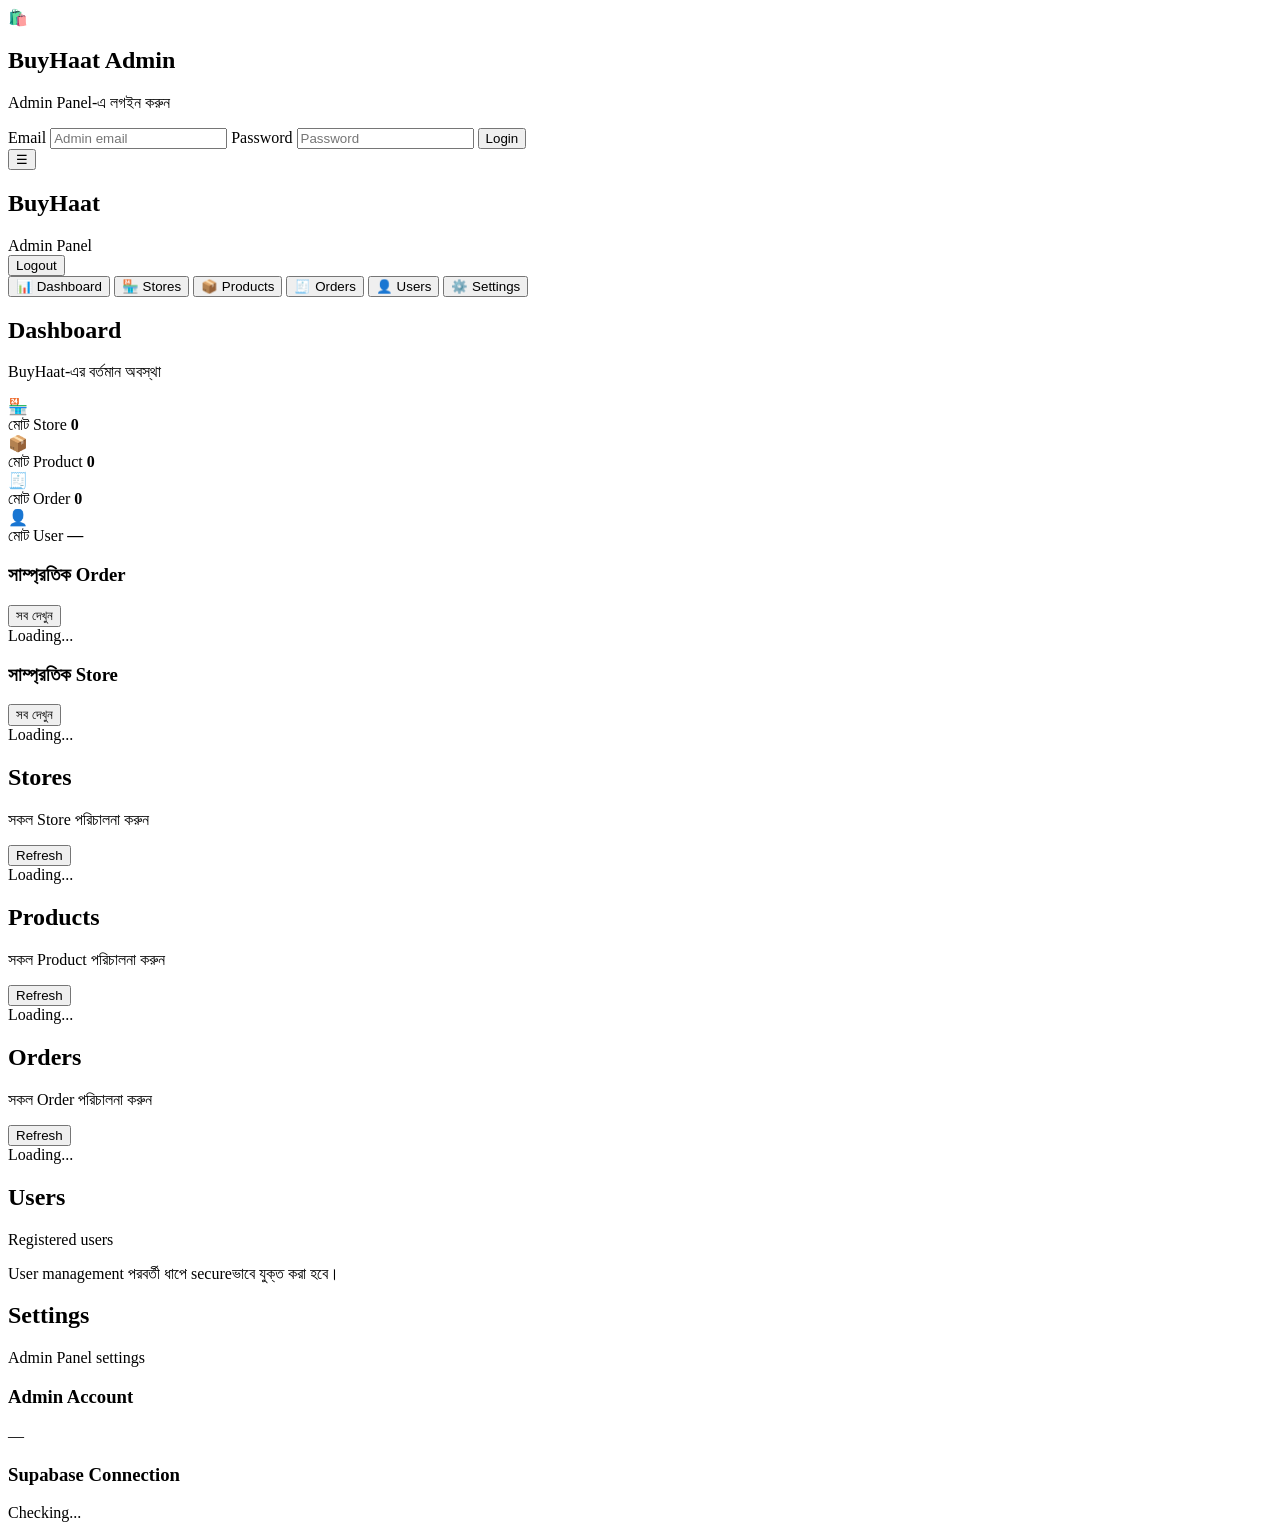
==== admin/index.html @ 6a7305be "Create index.html" ====
<!DOCTYPE html>
<html lang="bn">

<head>

    <meta charset="UTF-8">

    <meta
        name="viewport"
        content="width=device-width, initial-scale=1.0"
    >

    <meta name="color-scheme" content="light">

    <title>BuyHaat — Admin Panel</title>

    <link
        rel="stylesheet"
        href="admin.css"
    >

</head>


<body>


<!-- =====================================================
     LOGIN
===================================================== -->

<section
    id="adminLogin"
    class="login-page"
>

    <div class="login-card">

        <div class="admin-logo">
            🛍️
        </div>

        <h1>
            BuyHaat Admin
        </h1>

        <p class="login-subtitle">
            Admin Panel-এ লগইন করুন
        </p>


        <form id="adminLoginForm">

            <label for="adminEmail">
                Email
            </label>

            <input
                type="email"
                id="adminEmail"
                placeholder="Admin email"
                autocomplete="email"
                required
            >


            <label for="adminPassword">
                Password
            </label>

            <input
                type="password"
                id="adminPassword"
                placeholder="Password"
                autocomplete="current-password"
                required
            >


            <button
                type="submit"
                id="adminLoginBtn"
                class="primary-btn"
            >
                Login
            </button>

        </form>


        <div
            id="loginMessage"
            class="message"
        ></div>

    </div>

</section>



<!-- =====================================================
     ADMIN APP
===================================================== -->

<section
    id="adminApp"
    class="admin-app hidden"
>


    <!-- HEADER -->

    <header class="admin-header">

        <div class="header-left">

            <button
                id="sidebarToggle"
                class="icon-btn"
                type="button"
            >
                ☰
            </button>


            <div>

                <h1>
                    BuyHaat
                </h1>

                <span>
                    Admin Panel
                </span>

            </div>

        </div>


        <button
            id="logoutBtn"
            class="logout-btn"
            type="button"
        >
            Logout
        </button>

    </header>



    <!-- LAYOUT -->

    <div class="admin-layout">


        <!-- SIDEBAR -->

        <aside
            id="adminSidebar"
            class="sidebar"
        >

            <nav>

                <button
                    class="nav-item active"
                    data-page="dashboard"
                    type="button"
                >
                    <span>📊</span>
                    Dashboard
                </button>


                <button
                    class="nav-item"
                    data-page="stores"
                    type="button"
                >
                    <span>🏪</span>
                    Stores
                </button>


                <button
                    class="nav-item"
                    data-page="products"
                    type="button"
                >
                    <span>📦</span>
                    Products
                </button>


                <button
                    class="nav-item"
                    data-page="orders"
                    type="button"
                >
                    <span>🧾</span>
                    Orders
                </button>


                <button
                    class="nav-item"
                    data-page="users"
                    type="button"
                >
                    <span>👤</span>
                    Users
                </button>


                <button
                    class="nav-item"
                    data-page="settings"
                    type="button"
                >
                    <span>⚙️</span>
                    Settings
                </button>

            </nav>

        </aside>



        <!-- CONTENT -->

        <main class="admin-content">


            <!-- =================================================
                 DASHBOARD
            ================================================== -->

            <section
                id="page-dashboard"
                class="admin-page"
            >

                <div class="page-heading">

                    <div>

                        <h2>
                            Dashboard
                        </h2>

                        <p>
                            BuyHaat-এর বর্তমান অবস্থা
                        </p>

                    </div>

                </div>


                <div class="stats-grid">


                    <div class="stat-card">

                        <div class="stat-icon">
                            🏪
                        </div>

                        <div>

                            <span>
                                মোট Store
                            </span>

                            <strong id="totalStores">
                                0
                            </strong>

                        </div>

                    </div>



                    <div class="stat-card">

                        <div class="stat-icon">
                            📦
                        </div>

                        <div>

                            <span>
                                মোট Product
                            </span>

                            <strong id="totalProducts">
                                0
                            </strong>

                        </div>

                    </div>



                    <div class="stat-card">

                        <div class="stat-icon">
                            🧾
                        </div>

                        <div>

                            <span>
                                মোট Order
                            </span>

                            <strong id="totalOrders">
                                0
                            </strong>

                        </div>

                    </div>



                    <div class="stat-card">

                        <div class="stat-icon">
                            👤
                        </div>

                        <div>

                            <span>
                                মোট User
                            </span>

                            <strong id="totalUsers">
                                —
                            </strong>

                        </div>

                    </div>

                </div>



                <!-- RECENT ORDERS -->

                <div class="dashboard-section">

                    <div class="section-header">

                        <h3>
                            সাম্প্রতিক Order
                        </h3>

                        <button
                            class="small-btn"
                            data-page="orders"
                            type="button"
                        >
                            সব দেখুন
                        </button>

                    </div>


                    <div
                        id="recentOrders"
                        class="table-wrapper"
                    >

                        <div class="empty-state">
                            Loading...
                        </div>

                    </div>

                </div>



                <!-- RECENT STORES -->

                <div class="dashboard-section">

                    <div class="section-header">

                        <h3>
                            সাম্প্রতিক Store
                        </h3>

                        <button
                            class="small-btn"
                            data-page="stores"
                            type="button"
                        >
                            সব দেখুন
                        </button>

                    </div>


                    <div
                        id="recentStores"
                        class="table-wrapper"
                    >

                        <div class="empty-state">
                            Loading...
                        </div>

                    </div>

                </div>

            </section>



            <!-- =================================================
                 STORES
            ================================================== -->

            <section
                id="page-stores"
                class="admin-page hidden"
            >

                <div class="page-heading">

                    <div>

                        <h2>
                            Stores
                        </h2>

                        <p>
                            সকল Store পরিচালনা করুন
                        </p>

                    </div>


                    <button
                        id="refreshStoresBtn"
                        class="primary-btn"
                        type="button"
                    >
                        Refresh
                    </button>

                </div>


                <div
                    id="storesTable"
                    class="table-wrapper"
                >

                    <div class="loading">
                        Loading...
                    </div>

                </div>

            </section>



            <!-- =================================================
                 PRODUCTS
            ================================================== -->

            <section
                id="page-products"
                class="admin-page hidden"
            >

                <div class="page-heading">

                    <div>

                        <h2>
                            Products
                        </h2>

                        <p>
                            সকল Product পরিচালনা করুন
                        </p>

                    </div>


                    <button
                        id="refreshProductsBtn"
                        class="primary-btn"
                        type="button"
                    >
                        Refresh
                    </button>

                </div>


                <div
                    id="productsTable"
                    class="table-wrapper"
                >

                    <div class="loading">
                        Loading...
                    </div>

                </div>

            </section>



            <!-- =================================================
                 ORDERS
            ================================================== -->

            <section
                id="page-orders"
                class="admin-page hidden"
            >

                <div class="page-heading">

                    <div>

                        <h2>
                            Orders
                        </h2>

                        <p>
                            সকল Order পরিচালনা করুন
                        </p>

                    </div>


                    <button
                        id="refreshOrdersBtn"
                        class="primary-btn"
                        type="button"
                    >
                        Refresh
                    </button>

                </div>


                <div
                    id="ordersTable"
                    class="table-wrapper"
                >

                    <div class="loading">
                        Loading...
                    </div>

                </div>

            </section>



            <!-- =================================================
                 USERS
            ================================================== -->

            <section
                id="page-users"
                class="admin-page hidden"
            >

                <div class="page-heading">

                    <div>

                        <h2>
                            Users
                        </h2>

                        <p>
                            Registered users
                        </p>

                    </div>

                </div>


                <div
                    id="usersTable"
                    class="table-wrapper"
                >

                    <div class="empty-state">

                        User management পরবর্তী ধাপে
                        secureভাবে যুক্ত করা হবে।

                    </div>

                </div>

            </section>



            <!-- =================================================
                 SETTINGS
            ================================================== -->

            <section
                id="page-settings"
                class="admin-page hidden"
            >

                <div class="page-heading">

                    <div>

                        <h2>
                            Settings
                        </h2>

                        <p>
                            Admin Panel settings
                        </p>

                    </div>

                </div>


                <div class="settings-card">

                    <h3>
                        Admin Account
                    </h3>

                    <p id="adminEmailDisplay">
                        —
                    </p>

                </div>


                <div class="settings-card">

                    <h3>
                        Supabase Connection
                    </h3>

                    <p id="supabaseStatus">
                        Checking...
                    </p>

                </div>

            </section>


        </main>

    </div>

</section>



<!-- TOAST -->

<div
    id="toast"
    class="toast"
></div>



<!-- IMPORTANT:
     ../ দিয়ে root-এর supabase-config.js load হবে
-->

<script src="../supabase-config.js"></script>

<script src="admin.js"></script>

</body>

</html>
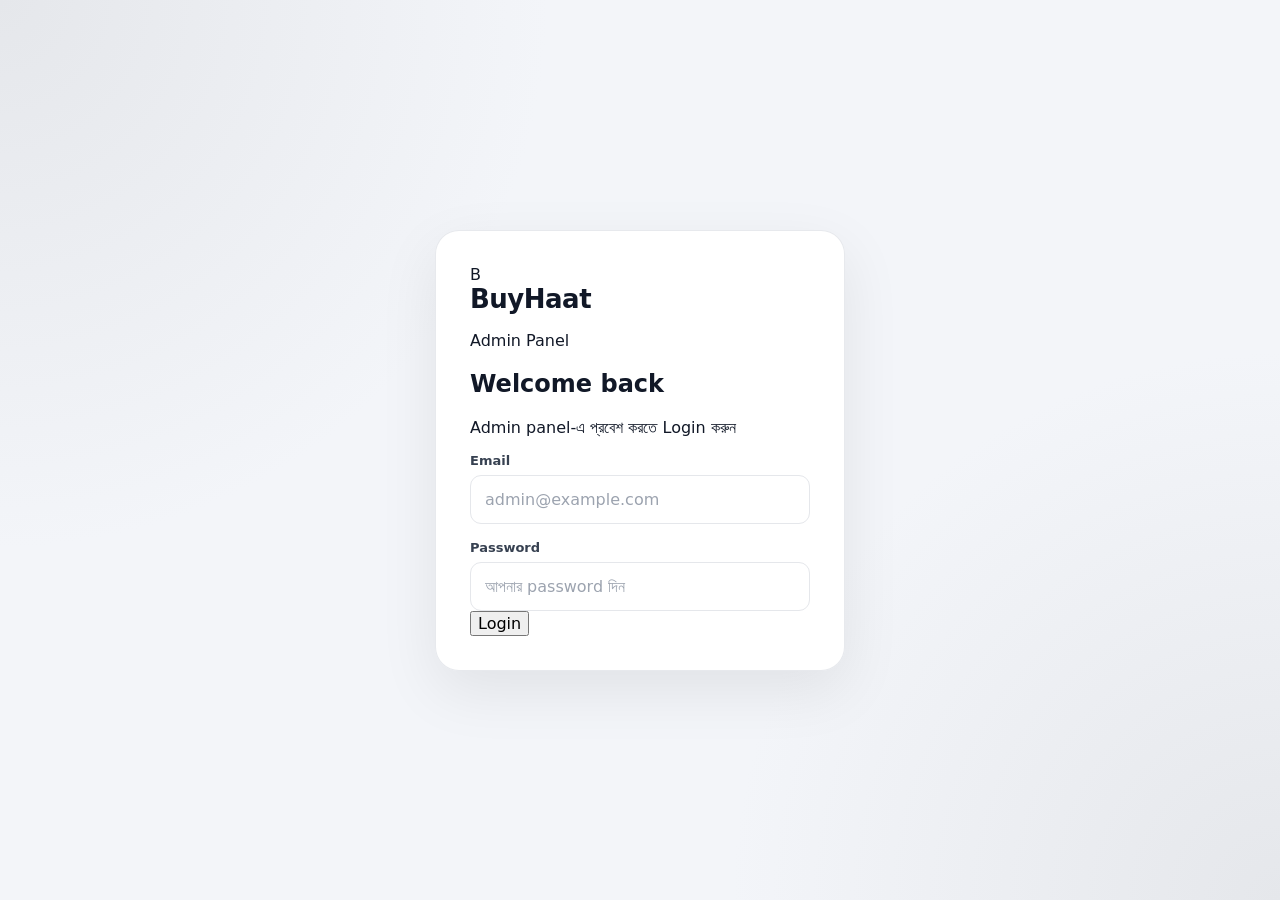
==== commit b4442988: "Update index.html" ====
--- a/admin/index.html
+++ b/admin/index.html
@@ -1,8 +1,6 @@
 <!DOCTYPE html>
 <html lang="bn">
-
 <head>
-
     <meta charset="UTF-8">
 
     <meta
@@ -12,158 +10,136 @@
 
     <meta name="color-scheme" content="light">
 
-    <title>BuyHaat — Admin Panel</title>
-
-    <link
-        rel="stylesheet"
-        href="admin.css"
+    <title>BuyHaat — Admin Login</title>
+
+    <link rel="stylesheet" href="admin.css">
+</head>
+
+<body class="admin-page">
+
+    <!-- =====================================================
+         LOGIN PAGE
+    ====================================================== -->
+
+    <section id="adminLogin" class="login-page">
+
+        <div class="login-card">
+
+            <div class="login-logo">
+                <div class="login-logo-icon">B</div>
+
+                <div>
+                    <h1>BuyHaat</h1>
+                    <p>Admin Panel</p>
+                </div>
+            </div>
+
+            <div class="login-heading">
+                <h2>Welcome back</h2>
+                <p>Admin panel-এ প্রবেশ করতে Login করুন</p>
+            </div>
+
+            <form id="adminLoginForm">
+
+                <div class="form-group">
+                    <label for="adminEmail">
+                        Email
+                    </label>
+
+                    <input
+                        type="email"
+                        id="adminEmail"
+                        placeholder="admin@example.com"
+                        autocomplete="email"
+                        required
+                    >
+                </div>
+
+                <div class="form-group">
+                    <label for="adminPassword">
+                        Password
+                    </label>
+
+                    <input
+                        type="password"
+                        id="adminPassword"
+                        placeholder="আপনার password দিন"
+                        autocomplete="current-password"
+                        required
+                    >
+                </div>
+
+                <button
+                    type="submit"
+                    id="adminLoginBtn"
+                    class="login-btn"
+                >
+                    Login
+                </button>
+
+                <div
+                    id="loginMessage"
+                    class="login-message"
+                ></div>
+
+            </form>
+
+        </div>
+
+    </section>
+
+
+    <!-- =====================================================
+         ADMIN APP
+         Login হওয়ার আগে পুরোপুরি hidden থাকবে
+    ====================================================== -->
+
+    <section
+        id="adminApp"
+        class="admin-app"
+        style="display: none;"
     >
 
-</head>
-
-
-<body>
-
-
-<!-- =====================================================
-     LOGIN
-===================================================== -->
-
-<section
-    id="adminLogin"
-    class="login-page"
->
-
-    <div class="login-card">
-
-        <div class="admin-logo">
-            🛍️
-        </div>
-
-        <h1>
-            BuyHaat Admin
-        </h1>
-
-        <p class="login-subtitle">
-            Admin Panel-এ লগইন করুন
-        </p>
-
-
-        <form id="adminLoginForm">
-
-            <label for="adminEmail">
-                Email
-            </label>
-
-            <input
-                type="email"
-                id="adminEmail"
-                placeholder="Admin email"
-                autocomplete="email"
-                required
-            >
-
-
-            <label for="adminPassword">
-                Password
-            </label>
-
-            <input
-                type="password"
-                id="adminPassword"
-                placeholder="Password"
-                autocomplete="current-password"
-                required
-            >
-
+        <!-- HEADER -->
+
+        <header class="admin-header">
+
+            <div class="header-left">
+
+                <button
+                    id="sidebarToggle"
+                    class="sidebar-toggle"
+                    type="button"
+                >
+                    ☰
+                </button>
+
+                <div class="header-brand">
+                    <strong>BuyHaat</strong>
+                    <span>Admin</span>
+                </div>
+
+            </div>
 
             <button
-                type="submit"
-                id="adminLoginBtn"
-                class="primary-btn"
-            >
-                Login
+                id="logoutBtn"
+                class="logout-btn"
+                type="button"
+            >
+                Logout
             </button>
 
-        </form>
-
-
-        <div
-            id="loginMessage"
-            class="message"
-        ></div>
-
-    </div>
-
-</section>
-
-
-
-<!-- =====================================================
-     ADMIN APP
-===================================================== -->
-
-<section
-    id="adminApp"
-    class="admin-app hidden"
->
-
-
-    <!-- HEADER -->
-
-    <header class="admin-header">
-
-        <div class="header-left">
-
-            <button
-                id="sidebarToggle"
-                class="icon-btn"
-                type="button"
-            >
-                ☰
-            </button>
-
-
-            <div>
-
-                <h1>
-                    BuyHaat
-                </h1>
-
-                <span>
-                    Admin Panel
-                </span>
-
-            </div>
-
-        </div>
-
-
-        <button
-            id="logoutBtn"
-            class="logout-btn"
-            type="button"
-        >
-            Logout
-        </button>
-
-    </header>
-
-
-
-    <!-- LAYOUT -->
-
-    <div class="admin-layout">
+        </header>
 
 
         <!-- SIDEBAR -->
 
         <aside
             id="adminSidebar"
-            class="sidebar"
+            class="admin-sidebar"
         >
 
-            <nav>
+            <nav class="admin-nav">
 
                 <button
                     class="nav-item active"
@@ -171,9 +147,8 @@
                     type="button"
                 >
                     <span>📊</span>
-                    Dashboard
-                </button>
-
+                    <span>Dashboard</span>
+                </button>
 
                 <button
                     class="nav-item"
@@ -181,9 +156,8 @@
                     type="button"
                 >
                     <span>🏪</span>
-                    Stores
-                </button>
-
+                    <span>Stores</span>
+                </button>
 
                 <button
                     class="nav-item"
@@ -191,29 +165,26 @@
                     type="button"
                 >
                     <span>📦</span>
-                    Products
-                </button>
-
+                    <span>Products</span>
+                </button>
 
                 <button
                     class="nav-item"
                     data-page="orders"
                     type="button"
                 >
-                    <span>🧾</span>
-                    Orders
-                </button>
-
+                    <span>🛒</span>
+                    <span>Orders</span>
+                </button>
 
                 <button
                     class="nav-item"
                     data-page="users"
                     type="button"
                 >
-                    <span>👤</span>
-                    Users
-                </button>
-
+                    <span>👥</span>
+                    <span>Users</span>
+                </button>
 
                 <button
                     class="nav-item"
@@ -221,7 +192,7 @@
                     type="button"
                 >
                     <span>⚙️</span>
-                    Settings
+                    <span>Settings</span>
                 </button>
 
             </nav>
@@ -229,10 +200,9 @@
         </aside>
 
 
-
-        <!-- CONTENT -->
-
-        <main class="admin-content">
+        <!-- MAIN -->
+
+        <main class="admin-main">
 
 
             <!-- =================================================
@@ -241,191 +211,91 @@
 
             <section
                 id="page-dashboard"
-                class="admin-page"
-            >
-
-                <div class="page-heading">
-
-                    <div>
-
-                        <h2>
-                            Dashboard
-                        </h2>
-
-                        <p>
-                            BuyHaat-এর বর্তমান অবস্থা
-                        </p>
-
-                    </div>
-
+                class="admin-page-section active"
+            >
+
+                <div class="page-title">
+                    <h1>Dashboard</h1>
+                    <p>BuyHaat-এর সার্বিক তথ্য</p>
                 </div>
 
 
                 <div class="stats-grid">
 
-
                     <div class="stat-card">
-
-                        <div class="stat-icon">
-                            🏪
+                        <div class="stat-icon">🏪</div>
+
+                        <div>
+                            <span>Total Stores</span>
+                            <strong id="totalStores">0</strong>
                         </div>
+                    </div>
+
+
+                    <div class="stat-card">
+                        <div class="stat-icon">📦</div>
 
                         <div>
-
-                            <span>
-                                মোট Store
-                            </span>
-
-                            <strong id="totalStores">
-                                0
-                            </strong>
-
+                            <span>Total Products</span>
+                            <strong id="totalProducts">0</strong>
                         </div>
-
-                    </div>
-
+                    </div>
 
 
                     <div class="stat-card">
-
-                        <div class="stat-icon">
-                            📦
+                        <div class="stat-icon">🛒</div>
+
+                        <div>
+                            <span>Total Orders</span>
+                            <strong id="totalOrders">0</strong>
                         </div>
+                    </div>
+
+
+                    <div class="stat-card">
+                        <div class="stat-icon">👥</div>
 
                         <div>
-
-                            <span>
-                                মোট Product
-                            </span>
-
-                            <strong id="totalProducts">
-                                0
-                            </strong>
-
+                            <span>Total Users</span>
+                            <strong id="totalUsers">—</strong>
                         </div>
-
-                    </div>
-
-
-
-                    <div class="stat-card">
-
-                        <div class="stat-icon">
-                            🧾
+                    </div>
+
+                </div>
+
+
+                <div class="dashboard-grid">
+
+                    <div class="dashboard-card">
+
+                        <div class="card-header">
+                            <h2>Recent Orders</h2>
                         </div>
 
-                        <div>
-
-                            <span>
-                                মোট Order
-                            </span>
-
-                            <strong id="totalOrders">
-                                0
-                            </strong>
-
+                        <div
+                            id="recentOrders"
+                            class="table-container"
+                        ></div>
+
+                    </div>
+
+
+                    <div class="dashboard-card">
+
+                        <div class="card-header">
+                            <h2>Recent Stores</h2>
                         </div>
 
-                    </div>
-
-
-
-                    <div class="stat-card">
-
-                        <div class="stat-icon">
-                            👤
-                        </div>
-
-                        <div>
-
-                            <span>
-                                মোট User
-                            </span>
-
-                            <strong id="totalUsers">
-                                —
-                            </strong>
-
-                        </div>
-
-                    </div>
-
-                </div>
-
-
-
-                <!-- RECENT ORDERS -->
-
-                <div class="dashboard-section">
-
-                    <div class="section-header">
-
-                        <h3>
-                            সাম্প্রতিক Order
-                        </h3>
-
-                        <button
-                            class="small-btn"
-                            data-page="orders"
-                            type="button"
-                        >
-                            সব দেখুন
-                        </button>
-
-                    </div>
-
-
-                    <div
-                        id="recentOrders"
-                        class="table-wrapper"
-                    >
-
-                        <div class="empty-state">
-                            Loading...
-                        </div>
-
-                    </div>
-
-                </div>
-
-
-
-                <!-- RECENT STORES -->
-
-                <div class="dashboard-section">
-
-                    <div class="section-header">
-
-                        <h3>
-                            সাম্প্রতিক Store
-                        </h3>
-
-                        <button
-                            class="small-btn"
-                            data-page="stores"
-                            type="button"
-                        >
-                            সব দেখুন
-                        </button>
-
-                    </div>
-
-
-                    <div
-                        id="recentStores"
-                        class="table-wrapper"
-                    >
-
-                        <div class="empty-state">
-                            Loading...
-                        </div>
+                        <div
+                            id="recentStores"
+                            class="table-container"
+                        ></div>
 
                     </div>
 
                 </div>
 
             </section>
-
 
 
             <!-- =================================================
@@ -434,48 +304,32 @@
 
             <section
                 id="page-stores"
-                class="admin-page hidden"
-            >
-
-                <div class="page-heading">
-
-                    <div>
-
-                        <h2>
-                            Stores
-                        </h2>
-
-                        <p>
-                            সকল Store পরিচালনা করুন
-                        </p>
-
-                    </div>
-
+                class="admin-page-section"
+            >
+
+                <div class="page-title-row">
+
+                    <div class="page-title">
+                        <h1>Stores</h1>
+                        <p>সকল Store পরিচালনা করুন</p>
+                    </div>
 
                     <button
                         id="refreshStoresBtn"
-                        class="primary-btn"
+                        class="action-btn"
                         type="button"
                     >
-                        Refresh
+                        ↻ Refresh
                     </button>
 
                 </div>
-
 
                 <div
                     id="storesTable"
-                    class="table-wrapper"
-                >
-
-                    <div class="loading">
-                        Loading...
-                    </div>
-
-                </div>
+                    class="table-card"
+                ></div>
 
             </section>
-
 
 
             <!-- =================================================
@@ -484,48 +338,32 @@
 
             <section
                 id="page-products"
-                class="admin-page hidden"
-            >
-
-                <div class="page-heading">
-
-                    <div>
-
-                        <h2>
-                            Products
-                        </h2>
-
-                        <p>
-                            সকল Product পরিচালনা করুন
-                        </p>
-
-                    </div>
-
+                class="admin-page-section"
+            >
+
+                <div class="page-title-row">
+
+                    <div class="page-title">
+                        <h1>Products</h1>
+                        <p>সকল Product পরিচালনা করুন</p>
+                    </div>
 
                     <button
                         id="refreshProductsBtn"
-                        class="primary-btn"
+                        class="action-btn"
                         type="button"
                     >
-                        Refresh
+                        ↻ Refresh
                     </button>
 
                 </div>
-
 
                 <div
                     id="productsTable"
-                    class="table-wrapper"
-                >
-
-                    <div class="loading">
-                        Loading...
-                    </div>
-
-                </div>
+                    class="table-card"
+                ></div>
 
             </section>
-
 
 
             <!-- =================================================
@@ -534,48 +372,32 @@
 
             <section
                 id="page-orders"
-                class="admin-page hidden"
-            >
-
-                <div class="page-heading">
-
-                    <div>
-
-                        <h2>
-                            Orders
-                        </h2>
-
-                        <p>
-                            সকল Order পরিচালনা করুন
-                        </p>
-
-                    </div>
-
+                class="admin-page-section"
+            >
+
+                <div class="page-title-row">
+
+                    <div class="page-title">
+                        <h1>Orders</h1>
+                        <p>সকল Order পরিচালনা করুন</p>
+                    </div>
 
                     <button
                         id="refreshOrdersBtn"
-                        class="primary-btn"
+                        class="action-btn"
                         type="button"
                     >
-                        Refresh
+                        ↻ Refresh
                     </button>
 
                 </div>
-
 
                 <div
                     id="ordersTable"
-                    class="table-wrapper"
-                >
-
-                    <div class="loading">
-                        Loading...
-                    </div>
-
-                </div>
+                    class="table-card"
+                ></div>
 
             </section>
-
 
 
             <!-- =================================================
@@ -584,42 +406,25 @@
 
             <section
                 id="page-users"
-                class="admin-page hidden"
-            >
-
-                <div class="page-heading">
-
-                    <div>
-
-                        <h2>
-                            Users
-                        </h2>
-
-                        <p>
-                            Registered users
-                        </p>
-
-                    </div>
-
-                </div>
-
+                class="admin-page-section"
+            >
+
+                <div class="page-title">
+
+                    <h1>Users</h1>
+
+                    <p>
+                        Registered users information
+                    </p>
+
+                </div>
 
                 <div
                     id="usersTable"
-                    class="table-wrapper"
-                >
-
-                    <div class="empty-state">
-
-                        User management পরবর্তী ধাপে
-                        secureভাবে যুক্ত করা হবে।
-
-                    </div>
-
-                </div>
+                    class="table-card"
+                ></div>
 
             </section>
-
 
 
             <!-- =================================================
@@ -628,79 +433,75 @@
 
             <section
                 id="page-settings"
-                class="admin-page hidden"
-            >
-
-                <div class="page-heading">
-
-                    <div>
-
-                        <h2>
-                            Settings
-                        </h2>
+                class="admin-page-section"
+            >
+
+                <div class="page-title">
+
+                    <h1>Settings</h1>
+
+                    <p>
+                        Admin panel settings
+                    </p>
+
+                </div>
+
+
+                <div class="settings-grid">
+
+                    <div class="settings-card">
+
+                        <h2>Admin Account</h2>
 
                         <p>
-                            Admin Panel settings
+                            Logged in email
                         </p>
 
-                    </div>
-
-                </div>
-
-
-                <div class="settings-card">
-
-                    <h3>
-                        Admin Account
-                    </h3>
-
-                    <p id="adminEmailDisplay">
-                        —
-                    </p>
-
-                </div>
-
-
-                <div class="settings-card">
-
-                    <h3>
-                        Supabase Connection
-                    </h3>
-
-                    <p id="supabaseStatus">
-                        Checking...
-                    </p>
+                        <strong id="adminEmailDisplay">
+                            —
+                        </strong>
+
+                    </div>
+
+
+                    <div class="settings-card">
+
+                        <h2>Supabase</h2>
+
+                        <p>
+                            Database connection status
+                        </p>
+
+                        <strong id="supabaseStatus">
+                            Checking...
+                        </strong>
+
+                    </div>
 
                 </div>
 
             </section>
 
-
         </main>
 
-    </div>
-
-</section>
-
-
-
-<!-- TOAST -->
-
-<div
-    id="toast"
-    class="toast"
-></div>
-
-
-
-<!-- IMPORTANT:
-     ../ দিয়ে root-এর supabase-config.js load হবে
--->
-
-<script src="../supabase-config.js"></script>
-
-<script src="admin.js"></script>
+    </section>
+
+
+    <!-- TOAST -->
+
+    <div
+        id="toast"
+        class="toast"
+    ></div>
+
+
+    <!-- SUPABASE CONFIG -->
+
+    <script src="../supabase-config.js"></script>
+
+    <!-- ADMIN JS -->
+
+    <script src="admin.js"></script>
 
 </body>
-
 </html>
--- a/admin/admin.css
+++ b/admin/admin.css
@@ -0,0 +1,1307 @@
+* {
+    box-sizing: border-box;
+}
+
+:root {
+    --primary: #111827;
+    --primary-hover: #1f2937;
+
+    --bg: #f3f5f9;
+    --surface: #ffffff;
+    --surface-soft: #f8fafc;
+
+    --text: #111827;
+    --text-soft: #6b7280;
+
+    --border: #e5e7eb;
+
+    --green: #16a34a;
+    --green-bg: #dcfce7;
+
+    --orange: #d97706;
+    --orange-bg: #fef3c7;
+
+    --blue: #2563eb;
+    --blue-bg: #dbeafe;
+
+    --red: #dc2626;
+    --red-bg: #fee2e2;
+
+    --sidebar-width: 250px;
+    --header-height: 70px;
+
+    --radius: 16px;
+
+    --shadow:
+        0 1px 2px rgba(0, 0, 0, 0.04),
+        0 8px 30px rgba(0, 0, 0, 0.04);
+}
+
+
+/* =====================================================
+   BASE
+===================================================== */
+
+html {
+    scroll-behavior: smooth;
+}
+
+html,
+body {
+    margin: 0;
+    padding: 0;
+    min-height: 100%;
+}
+
+body {
+    background: var(--bg);
+    color: var(--text);
+
+    font-family:
+        Inter,
+        system-ui,
+        -apple-system,
+        BlinkMacSystemFont,
+        "Segoe UI",
+        Roboto,
+        Arial,
+        sans-serif;
+
+    -webkit-font-smoothing: antialiased;
+}
+
+button,
+input,
+select,
+textarea {
+    font: inherit;
+}
+
+button {
+    cursor: pointer;
+    -webkit-tap-highlight-color: transparent;
+}
+
+button:disabled {
+    cursor: not-allowed;
+    opacity: 0.6;
+}
+
+.hidden {
+    display: none !important;
+}
+
+
+/* =====================================================
+   LOGIN PAGE
+===================================================== */
+
+.login-page {
+    min-height: 100vh;
+
+    display: flex;
+    align-items: center;
+    justify-content: center;
+
+    padding: 24px;
+
+    background:
+        radial-gradient(
+            circle at top left,
+            #e5e7eb 0,
+            transparent 35%
+        ),
+        radial-gradient(
+            circle at bottom right,
+            #e5e7eb 0,
+            transparent 35%
+        ),
+        #f3f5f9;
+}
+
+.login-card {
+    width: 100%;
+    max-width: 410px;
+
+    background: rgba(255, 255, 255, 0.96);
+
+    border: 1px solid rgba(229, 231, 235, 0.9);
+
+    border-radius: 24px;
+
+    padding: 34px;
+
+    box-shadow:
+        0 20px 60px rgba(0, 0, 0, 0.08);
+
+    animation:
+        loginCardIn 0.35s ease;
+}
+
+@keyframes loginCardIn {
+
+    from {
+        opacity: 0;
+        transform: translateY(12px);
+    }
+
+    to {
+        opacity: 1;
+        transform: translateY(0);
+    }
+
+}
+
+.admin-logo {
+    width: 62px;
+    height: 62px;
+
+    display: flex;
+    align-items: center;
+    justify-content: center;
+
+    border-radius: 18px;
+
+    background: #111827;
+
+    color: white;
+
+    font-size: 29px;
+
+    box-shadow:
+        0 10px 25px rgba(17, 24, 39, 0.18);
+
+    margin-bottom: 20px;
+}
+
+.login-card h1 {
+    margin: 0;
+
+    font-size: 26px;
+    line-height: 1.2;
+
+    letter-spacing: -0.5px;
+}
+
+.login-subtitle {
+    margin: 8px 0 27px;
+
+    color: var(--text-soft);
+
+    font-size: 14px;
+}
+
+.login-card label {
+    display: block;
+
+    margin: 16px 0 7px;
+
+    color: #374151;
+
+    font-size: 13px;
+
+    font-weight: 650;
+}
+
+.login-card input {
+    width: 100%;
+    height: 49px;
+
+    padding: 0 14px;
+
+    border:
+        1px solid
+        var(--border);
+
+    border-radius: 11px;
+
+    outline: none;
+
+    background: #fff;
+
+    color: var(--text);
+
+    transition:
+        border-color 0.2s,
+        box-shadow 0.2s;
+}
+
+.login-card input::placeholder {
+    color: #9ca3af;
+}
+
+.login-card input:focus {
+    border-color: #111827;
+
+    box-shadow:
+        0 0 0 3px
+        rgba(17, 24, 39, 0.08);
+}
+
+.login-card .primary-btn {
+    width: 100%;
+
+    margin-top: 22px;
+
+    height: 49px;
+}
+
+.message {
+    min-height: 18px;
+
+    margin-top: 13px;
+
+    color: var(--red);
+
+    font-size: 13px;
+
+    line-height: 1.5;
+}
+
+
+/* =====================================================
+   PRIMARY BUTTON
+===================================================== */
+
+.primary-btn {
+    min-height: 44px;
+
+    border: 0;
+
+    padding: 0 18px;
+
+    border-radius: 10px;
+
+    background: var(--primary);
+
+    color: white;
+
+    font-size: 14px;
+
+    font-weight: 650;
+
+    transition:
+        background 0.2s,
+        transform 0.15s,
+        box-shadow 0.2s;
+}
+
+.primary-btn:hover {
+    background: var(--primary-hover);
+
+    box-shadow:
+        0 6px 18px
+        rgba(17, 24, 39, 0.14);
+}
+
+.primary-btn:active {
+    transform: scale(0.98);
+}
+
+
+/* =====================================================
+   HEADER
+===================================================== */
+
+.admin-header {
+    height: var(--header-height);
+
+    position: sticky;
+
+    top: 0;
+
+    z-index: 100;
+
+    display: flex;
+
+    align-items: center;
+
+    justify-content: space-between;
+
+    padding:
+        0 22px;
+
+    background:
+        rgba(255, 255, 255, 0.94);
+
+    backdrop-filter:
+        blur(12px);
+
+    -webkit-backdrop-filter:
+        blur(12px);
+
+    border-bottom:
+        1px solid
+        var(--border);
+}
+
+.header-left {
+    display: flex;
+
+    align-items: center;
+
+    gap: 12px;
+}
+
+.header-left h1 {
+    margin: 0;
+
+    font-size: 18px;
+
+    font-weight: 750;
+
+    letter-spacing: -0.3px;
+}
+
+.header-left span {
+    display: block;
+
+    margin-top: 2px;
+
+    color: var(--text-soft);
+
+    font-size: 11px;
+
+    font-weight: 500;
+}
+
+.icon-btn {
+    width: 40px;
+    height: 40px;
+
+    display: flex;
+
+    align-items: center;
+    justify-content: center;
+
+    border:
+        1px solid
+        var(--border);
+
+    border-radius: 10px;
+
+    background: white;
+
+    color: #374151;
+
+    font-size: 19px;
+
+    transition:
+        background 0.2s,
+        border-color 0.2s;
+}
+
+.icon-btn:hover {
+    background: #f9fafb;
+    border-color: #d1d5db;
+}
+
+.logout-btn {
+    height: 40px;
+
+    padding:
+        0 14px;
+
+    border:
+        1px solid
+        var(--border);
+
+    border-radius: 10px;
+
+    background: white;
+
+    color: #374151;
+
+    font-size: 13px;
+
+    font-weight: 600;
+
+    transition:
+        background 0.2s,
+        color 0.2s,
+        border-color 0.2s;
+}
+
+.logout-btn:hover {
+    background: var(--red-bg);
+
+    border-color: #fecaca;
+
+    color: var(--red);
+}
+
+
+/* =====================================================
+   MAIN LAYOUT
+===================================================== */
+
+.admin-layout {
+    min-height:
+        calc(
+            100vh -
+            var(--header-height)
+        );
+
+    display: flex;
+}
+
+.sidebar {
+    width: var(--sidebar-width);
+
+    flex-shrink: 0;
+
+    position: sticky;
+
+    top: var(--header-height);
+
+    height:
+        calc(
+            100vh -
+            var(--header-height)
+        );
+
+    overflow-y: auto;
+
+    padding: 18px 13px;
+
+    background: white;
+
+    border-right:
+        1px solid
+        var(--border);
+}
+
+.sidebar nav {
+    display: flex;
+
+    flex-direction: column;
+
+    gap: 5px;
+}
+
+.nav-item {
+    width: 100%;
+
+    display: flex;
+
+    align-items: center;
+
+    gap: 12px;
+
+    padding:
+        12px 13px;
+
+    border: 0;
+
+    border-radius: 11px;
+
+    background: transparent;
+
+    color: #4b5563;
+
+    text-align: left;
+
+    font-size: 14px;
+
+    font-weight: 560;
+
+    transition:
+        background 0.18s,
+        color 0.18s,
+        transform 0.15s;
+}
+
+.nav-item span {
+    width: 23px;
+
+    display: inline-flex;
+
+    justify-content: center;
+
+    font-size: 17px;
+}
+
+.nav-item:hover {
+    background: #f3f4f6;
+
+    color: #111827;
+}
+
+.nav-item:active {
+    transform: scale(0.99);
+}
+
+.nav-item.active {
+    background: #111827;
+
+    color: white;
+
+    box-shadow:
+        0 5px 15px
+        rgba(17, 24, 39, 0.12);
+}
+
+
+/* =====================================================
+   CONTENT
+===================================================== */
+
+.admin-content {
+    flex: 1;
+
+    min-width: 0;
+
+    padding: 28px;
+}
+
+
+/* =====================================================
+   PAGE HEADING
+===================================================== */
+
+.page-heading {
+    display: flex;
+
+    align-items: center;
+
+    justify-content: space-between;
+
+    gap: 20px;
+
+    margin-bottom: 24px;
+}
+
+.page-heading h2 {
+    margin: 0;
+
+    color: #111827;
+
+    font-size: 25px;
+
+    line-height: 1.25;
+
+    letter-spacing: -0.6px;
+}
+
+.page-heading p {
+    margin: 6px 0 0;
+
+    color: var(--text-soft);
+
+    font-size: 13px;
+}
+
+
+/* =====================================================
+   STAT CARDS
+===================================================== */
+
+.stats-grid {
+    display: grid;
+
+    grid-template-columns:
+        repeat(4, minmax(0, 1fr));
+
+    gap: 16px;
+
+    margin-bottom: 24px;
+}
+
+.stat-card {
+    min-width: 0;
+
+    display: flex;
+
+    align-items: center;
+
+    gap: 14px;
+
+    padding: 19px;
+
+    background: white;
+
+    border:
+        1px solid
+        var(--border);
+
+    border-radius: var(--radius);
+
+    box-shadow: var(--shadow);
+
+    transition:
+        transform 0.2s,
+        box-shadow 0.2s;
+}
+
+.stat-card:hover {
+    transform: translateY(-2px);
+
+    box-shadow:
+        0 8px 30px
+        rgba(0, 0, 0, 0.07);
+}
+
+.stat-icon {
+    width: 47px;
+    height: 47px;
+
+    flex-shrink: 0;
+
+    display: flex;
+
+    align-items: center;
+    justify-content: center;
+
+    border-radius: 13px;
+
+    background: #f3f4f6;
+
+    font-size: 21px;
+}
+
+.stat-card span {
+    display: block;
+
+    color: var(--text-soft);
+
+    font-size: 12px;
+
+    font-weight: 550;
+
+    white-space: nowrap;
+}
+
+.stat-card strong {
+    display: block;
+
+    margin-top: 4px;
+
+    color: #111827;
+
+    font-size: 24px;
+
+    line-height: 1;
+
+    font-weight: 750;
+
+    letter-spacing: -0.5px;
+}
+
+
+/* =====================================================
+   DASHBOARD SECTIONS
+===================================================== */
+
+.dashboard-section {
+    margin-bottom: 18px;
+
+    padding: 19px;
+
+    background: white;
+
+    border:
+        1px solid
+        var(--border);
+
+    border-radius: var(--radius);
+
+    box-shadow: var(--shadow);
+}
+
+.section-header {
+    display: flex;
+
+    align-items: center;
+
+    justify-content: space-between;
+
+    gap: 12px;
+
+    margin-bottom: 15px;
+}
+
+.section-header h3 {
+    margin: 0;
+
+    color: #111827;
+
+    font-size: 16px;
+
+    font-weight: 700;
+}
+
+.small-btn {
+    border:
+        1px solid
+        var(--border);
+
+    border-radius: 8px;
+
+    padding:
+        7px 11px;
+
+    background: white;
+
+    color: #374151;
+
+    font-size: 12px;
+
+    font-weight: 600;
+
+    transition:
+        background 0.2s,
+        border-color 0.2s;
+}
+
+.small-btn:hover {
+    background: #f9fafb;
+
+    border-color: #d1d5db;
+}
+
+
+/* =====================================================
+   TABLE
+===================================================== */
+
+.table-wrapper {
+    width: 100%;
+
+    overflow-x: auto;
+
+    border-radius: 10px;
+}
+
+.admin-table {
+    width: 100%;
+
+    min-width: 650px;
+
+    border-collapse: separate;
+
+    border-spacing: 0;
+
+    overflow: hidden;
+}
+
+.admin-table th,
+.admin-table td {
+    padding:
+        13px 12px;
+
+    border-bottom:
+        1px solid
+        #eef0f3;
+
+    text-align: left;
+
+    font-size: 13px;
+
+    vertical-align: middle;
+}
+
+.admin-table th {
+    background: #f8fafc;
+
+    color: #6b7280;
+
+    font-size: 11px;
+
+    font-weight: 700;
+
+    text-transform: uppercase;
+
+    letter-spacing: 0.3px;
+}
+
+.admin-table td {
+    color: #374151;
+
+    background: white;
+}
+
+.admin-table tbody tr {
+    transition:
+        background 0.15s;
+}
+
+.admin-table tbody tr:hover td {
+    background: #fafafa;
+}
+
+.admin-table tbody tr:last-child td {
+    border-bottom: 0;
+}
+
+.admin-table td strong {
+    color: #111827;
+
+    font-weight: 650;
+}
+
+
+/* =====================================================
+   ACTION BUTTON
+===================================================== */
+
+.action-btn {
+    min-height: 32px;
+
+    padding:
+        0 10px;
+
+    border:
+        1px solid
+        var(--border);
+
+    border-radius: 8px;
+
+    background: white;
+
+    color: #374151;
+
+    font-size: 11px;
+
+    font-weight: 650;
+
+    transition:
+        background 0.18s,
+        border-color 0.18s,
+        color 0.18s;
+}
+
+.action-btn:hover {
+    background: #f3f4f6;
+
+    border-color: #d1d5db;
+}
+
+.action-btn.danger {
+    color: var(--red);
+}
+
+.action-btn.danger:hover {
+    background: var(--red-bg);
+
+    border-color: #fecaca;
+}
+
+
+/* =====================================================
+   STATUS
+===================================================== */
+
+.status {
+    display: inline-flex;
+
+    align-items: center;
+
+    padding:
+        5px 9px;
+
+    border-radius: 999px;
+
+    font-size: 11px;
+
+    font-weight: 700;
+}
+
+.status-active,
+.status-completed {
+    background: var(--green-bg);
+
+    color: #166534;
+}
+
+.status-pending {
+    background: var(--orange-bg);
+
+    color: #92400e;
+}
+
+.status-cancelled {
+    background: var(--red-bg);
+
+    color: #991b1b;
+}
+
+.status-processing {
+    background: var(--blue-bg);
+
+    color: #1e40af;
+}
+
+
+/* =====================================================
+   LOADING / EMPTY
+===================================================== */
+
+.loading,
+.empty-state {
+    min-height: 120px;
+
+    display: flex;
+
+    align-items: center;
+
+    justify-content: center;
+
+    padding: 25px;
+
+    color: var(--text-soft);
+
+    font-size: 13px;
+}
+
+.loading::before {
+    content: "";
+
+    width: 16px;
+    height: 16px;
+
+    margin-right: 9px;
+
+    border:
+        2px solid
+        #e5e7eb;
+
+    border-top-color:
+        #111827;
+
+    border-radius: 50%;
+
+    animation:
+        spin 0.7s linear infinite;
+}
+
+@keyframes spin {
+
+    to {
+        transform: rotate(360deg);
+    }
+
+}
+
+
+/* =====================================================
+   SETTINGS
+===================================================== */
+
+.settings-card {
+    margin-bottom: 16px;
+
+    padding: 21px;
+
+    background: white;
+
+    border:
+        1px solid
+        var(--border);
+
+    border-radius: var(--radius);
+
+    box-shadow: var(--shadow);
+}
+
+.settings-card h3 {
+    margin: 0 0 7px;
+
+    color: #111827;
+
+    font-size: 15px;
+}
+
+.settings-card p {
+    margin: 0;
+
+    color: var(--text-soft);
+
+    font-size: 13px;
+
+    word-break: break-word;
+}
+
+
+/* =====================================================
+   TOAST
+===================================================== */
+
+.toast {
+    position: fixed;
+
+    left: 50%;
+
+    bottom: 25px;
+
+    z-index: 9999;
+
+    max-width:
+        calc(100vw - 30px);
+
+    padding:
+        11px 17px;
+
+    border-radius: 10px;
+
+    background: #111827;
+
+    color: white;
+
+    font-size: 13px;
+
+    font-weight: 550;
+
+    box-shadow:
+        0 10px 30px
+        rgba(0, 0, 0, 0.18);
+
+    opacity: 0;
+
+    pointer-events: none;
+
+    transform:
+        translate(-50%, 20px);
+
+    transition:
+        opacity 0.25s,
+        transform 0.25s;
+}
+
+.toast.show {
+    opacity: 1;
+
+    transform:
+        translate(-50%, 0);
+}
+
+
+/* =====================================================
+   SCROLLBAR
+===================================================== */
+
+.sidebar::-webkit-scrollbar,
+.table-wrapper::-webkit-scrollbar {
+    width: 6px;
+    height: 6px;
+}
+
+.sidebar::-webkit-scrollbar-track,
+.table-wrapper::-webkit-scrollbar-track {
+    background: transparent;
+}
+
+.sidebar::-webkit-scrollbar-thumb,
+.table-wrapper::-webkit-scrollbar-thumb {
+    background: #d1d5db;
+
+    border-radius: 20px;
+}
+
+
+/* =====================================================
+   TABLET
+===================================================== */
+
+@media (max-width: 1100px) {
+
+    .stats-grid {
+        grid-template-columns:
+            repeat(2, minmax(0, 1fr));
+    }
+
+}
+
+
+/* =====================================================
+   MOBILE
+===================================================== */
+
+@media (max-width: 850px) {
+
+    .admin-header {
+        padding: 0 15px;
+    }
+
+    .admin-layout {
+        display: block;
+    }
+
+    .sidebar {
+        position: fixed;
+
+        top: var(--header-height);
+
+        left: -270px;
+
+        bottom: 0;
+
+        width: 250px;
+
+        height:
+            calc(
+                100vh -
+                var(--header-height)
+            );
+
+        z-index: 200;
+
+        box-shadow:
+            12px 0 35px
+            rgba(0, 0, 0, 0.1);
+
+        transition:
+            left 0.25s ease;
+    }
+
+    .sidebar.open {
+        left: 0;
+    }
+
+    .admin-content {
+        width: 100%;
+
+        padding:
+            20px 15px;
+    }
+
+    .page-heading {
+        margin-bottom: 19px;
+    }
+
+}
+
+
+/* =====================================================
+   SMALL MOBILE
+===================================================== */
+
+@media (max-width: 560px) {
+
+    :root {
+        --header-height: 64px;
+    }
+
+    .admin-header {
+        height: 64px;
+    }
+
+    .header-left h1 {
+        font-size: 16px;
+    }
+
+    .header-left span {
+        font-size: 10px;
+    }
+
+    .logout-btn {
+        height: 38px;
+
+        padding:
+            0 11px;
+
+        font-size: 12px;
+    }
+
+    .icon-btn {
+        width: 38px;
+        height: 38px;
+    }
+
+    .admin-content {
+        padding:
+            16px 12px;
+    }
+
+    .page-heading {
+        align-items: flex-start;
+
+        flex-direction: column;
+
+        gap: 12px;
+    }
+
+    .page-heading h2 {
+        font-size: 22px;
+    }
+
+    .page-heading .primary-btn {
+        width: 100%;
+    }
+
+    .stats-grid {
+        grid-template-columns:
+            repeat(2, minmax(0, 1fr));
+
+        gap: 10px;
+
+        margin-bottom: 15px;
+    }
+
+    .stat-card {
+        padding: 14px 12px;
+
+        gap: 9px;
+
+        border-radius: 13px;
+    }
+
+    .stat-icon {
+        width: 36px;
+        height: 36px;
+
+        border-radius: 10px;
+
+        font-size: 17px;
+    }
+
+    .stat-card span {
+        font-size: 10px;
+    }
+
+    .stat-card strong {
+        margin-top: 3px;
+
+        font-size: 19px;
+    }
+
+    .dashboard-section {
+        padding: 14px;
+
+        border-radius: 13px;
+    }
+
+    .section-header h3 {
+        font-size: 14px;
+    }
+
+    .small-btn {
+        padding:
+            6px 9px;
+
+        font-size: 11px;
+    }
+
+}
+
+
+/* =====================================================
+   VERY SMALL MOBILE
+===================================================== */
+
+@media (max-width: 380px) {
+
+    .stats-grid {
+        grid-template-columns: 1fr;
+    }
+
+    .stat-card {
+        padding: 15px;
+    }
+
+    .login-card {
+        padding: 25px 20px;
+
+        border-radius: 20px;
+    }
+
+}
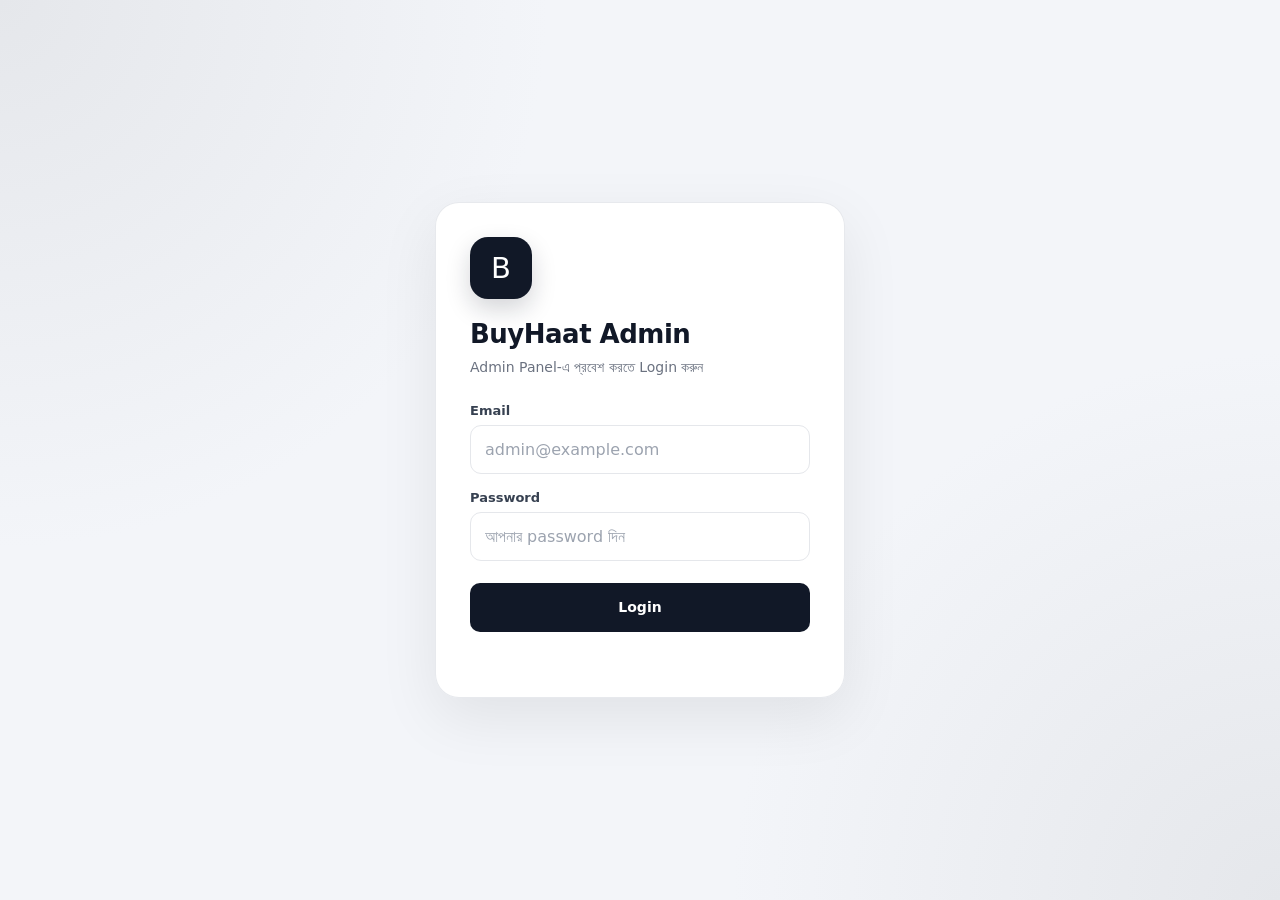
==== commit 810aa165: "Update index.html" ====
--- a/admin/index.html
+++ b/admin/index.html
@@ -1,6 +1,8 @@
 <!DOCTYPE html>
 <html lang="bn">
+
 <head>
+
     <meta charset="UTF-8">
 
     <meta
@@ -10,76 +12,80 @@
 
     <meta name="color-scheme" content="light">
 
-    <title>BuyHaat — Admin Login</title>
+    <title>BuyHaat — Admin Panel</title>
 
     <link rel="stylesheet" href="admin.css">
+
 </head>
 
+
 <body class="admin-page">
+
 
     <!-- =====================================================
          LOGIN PAGE
     ====================================================== -->
 
-    <section id="adminLogin" class="login-page">
+    <section
+        id="adminLogin"
+        class="login-page"
+    >
 
         <div class="login-card">
 
-            <div class="login-logo">
-                <div class="login-logo-icon">B</div>
-
-                <div>
-                    <h1>BuyHaat</h1>
-                    <p>Admin Panel</p>
-                </div>
+            <div class="admin-logo">
+                B
             </div>
 
-            <div class="login-heading">
-                <h2>Welcome back</h2>
-                <p>Admin panel-এ প্রবেশ করতে Login করুন</p>
-            </div>
+            <h1>
+                BuyHaat Admin
+            </h1>
+
+            <p class="login-subtitle">
+                Admin Panel-এ প্রবেশ করতে Login করুন
+            </p>
+
 
             <form id="adminLoginForm">
 
-                <div class="form-group">
-                    <label for="adminEmail">
-                        Email
-                    </label>
-
-                    <input
-                        type="email"
-                        id="adminEmail"
-                        placeholder="admin@example.com"
-                        autocomplete="email"
-                        required
-                    >
-                </div>
-
-                <div class="form-group">
-                    <label for="adminPassword">
-                        Password
-                    </label>
-
-                    <input
-                        type="password"
-                        id="adminPassword"
-                        placeholder="আপনার password দিন"
-                        autocomplete="current-password"
-                        required
-                    >
-                </div>
+                <label for="adminEmail">
+                    Email
+                </label>
+
+                <input
+                    type="email"
+                    id="adminEmail"
+                    placeholder="admin@example.com"
+                    autocomplete="email"
+                    required
+                >
+
+
+                <label for="adminPassword">
+                    Password
+                </label>
+
+                <input
+                    type="password"
+                    id="adminPassword"
+                    placeholder="আপনার password দিন"
+                    autocomplete="current-password"
+                    required
+                >
+
 
                 <button
                     type="submit"
                     id="adminLoginBtn"
-                    class="login-btn"
+                    class="primary-btn"
                 >
                     Login
                 </button>
 
+
                 <div
                     id="loginMessage"
-                    class="login-message"
+                    class="message"
                 ></div>
 
             </form>
@@ -87,20 +93,24 @@
         </div>
 
     </section>
+
 
 
     <!-- =====================================================
          ADMIN APP
-         Login হওয়ার আগে পুরোপুরি hidden থাকবে
+         Login না করলে এটি সম্পূর্ণ hidden থাকবে
     ====================================================== -->
 
     <section
         id="adminApp"
         class="admin-app"
-        style="display: none;"
+        hidden
     >
 
-        <!-- HEADER -->
+
+        <!-- =================================================
+             HEADER
+        ================================================== -->
 
         <header class="admin-header">
 
@@ -108,18 +118,28 @@
 
                 <button
                     id="sidebarToggle"
-                    class="sidebar-toggle"
+                    class="icon-btn"
                     type="button"
+                    aria-label="Open menu"
                 >
                     ☰
                 </button>
 
-                <div class="header-brand">
-                    <strong>BuyHaat</strong>
-                    <span>Admin</span>
+
+                <div>
+
+                    <h1>
+                        BuyHaat Admin
+                    </h1>
+
+                    <span>
+                        Administration Panel
+                    </span>
+
                 </div>
 
             </div>
+
 
             <button
                 id="logoutBtn"
@@ -132,326 +152,469 @@
         </header>
 
 
-        <!-- SIDEBAR -->
-
-        <aside
-            id="adminSidebar"
-            class="admin-sidebar"
-        >
-
-            <nav class="admin-nav">
-
-                <button
-                    class="nav-item active"
-                    data-page="dashboard"
-                    type="button"
-                >
-                    <span>📊</span>
-                    <span>Dashboard</span>
-                </button>
-
-                <button
-                    class="nav-item"
-                    data-page="stores"
-                    type="button"
-                >
-                    <span>🏪</span>
-                    <span>Stores</span>
-                </button>
-
-                <button
-                    class="nav-item"
-                    data-page="products"
-                    type="button"
-                >
-                    <span>📦</span>
-                    <span>Products</span>
-                </button>
-
-                <button
-                    class="nav-item"
-                    data-page="orders"
-                    type="button"
-                >
-                    <span>🛒</span>
-                    <span>Orders</span>
-                </button>
-
-                <button
-                    class="nav-item"
-                    data-page="users"
-                    type="button"
-                >
-                    <span>👥</span>
-                    <span>Users</span>
-                </button>
-
-                <button
-                    class="nav-item"
-                    data-page="settings"
-                    type="button"
-                >
-                    <span>⚙️</span>
-                    <span>Settings</span>
-                </button>
-
-            </nav>
-
-        </aside>
-
-
-        <!-- MAIN -->
-
-        <main class="admin-main">
+
+        <!-- =================================================
+             ADMIN LAYOUT
+        ================================================== -->
+
+        <div class="admin-layout">
 
 
             <!-- =================================================
-                 DASHBOARD
+                 SIDEBAR
             ================================================== -->
 
-            <section
-                id="page-dashboard"
-                class="admin-page-section active"
+            <aside
+                id="adminSidebar"
+                class="sidebar"
             >
 
-                <div class="page-title">
-                    <h1>Dashboard</h1>
-                    <p>BuyHaat-এর সার্বিক তথ্য</p>
-                </div>
-
-
-                <div class="stats-grid">
-
-                    <div class="stat-card">
-                        <div class="stat-icon">🏪</div>
+                <nav>
+
+                    <button
+                        class="nav-item active"
+                        data-page="dashboard"
+                        type="button"
+                    >
+                        <span>📊</span>
+                        <span>Dashboard</span>
+                    </button>
+
+
+                    <button
+                        class="nav-item"
+                        data-page="stores"
+                        type="button"
+                    >
+                        <span>🏪</span>
+                        <span>Stores</span>
+                    </button>
+
+
+                    <button
+                        class="nav-item"
+                        data-page="products"
+                        type="button"
+                    >
+                        <span>📦</span>
+                        <span>Products</span>
+                    </button>
+
+
+                    <button
+                        class="nav-item"
+                        data-page="orders"
+                        type="button"
+                    >
+                        <span>🛒</span>
+                        <span>Orders</span>
+                    </button>
+
+
+                    <button
+                        class="nav-item"
+                        data-page="users"
+                        type="button"
+                    >
+                        <span>👥</span>
+                        <span>Users</span>
+                    </button>
+
+
+                    <button
+                        class="nav-item"
+                        data-page="settings"
+                        type="button"
+                    >
+                        <span>⚙️</span>
+                        <span>Settings</span>
+                    </button>
+
+                </nav>
+
+            </aside>
+
+
+
+            <!-- =================================================
+                 CONTENT
+            ================================================== -->
+
+            <main class="admin-content">
+
+
+                <!-- =================================================
+                     DASHBOARD
+                ================================================== -->
+
+                <section
+                    id="page-dashboard"
+                    class="admin-page-section active"
+                >
+
+                    <div class="page-heading">
 
                         <div>
-                            <span>Total Stores</span>
-                            <strong id="totalStores">0</strong>
-                        </div>
-                    </div>
-
-
-                    <div class="stat-card">
-                        <div class="stat-icon">📦</div>
-
-                        <div>
-                            <span>Total Products</span>
-                            <strong id="totalProducts">0</strong>
-                        </div>
-                    </div>
-
-
-                    <div class="stat-card">
-                        <div class="stat-icon">🛒</div>
-
-                        <div>
-                            <span>Total Orders</span>
-                            <strong id="totalOrders">0</strong>
-                        </div>
-                    </div>
-
-
-                    <div class="stat-card">
-                        <div class="stat-icon">👥</div>
-
-                        <div>
-                            <span>Total Users</span>
-                            <strong id="totalUsers">—</strong>
-                        </div>
-                    </div>
-
-                </div>
-
-
-                <div class="dashboard-grid">
-
-                    <div class="dashboard-card">
-
-                        <div class="card-header">
-                            <h2>Recent Orders</h2>
-                        </div>
+
+                            <h2>
+                                Dashboard
+                            </h2>
+
+                            <p>
+                                BuyHaat-এর সার্বিক তথ্য
+                            </p>
+
+                        </div>
+
+                    </div>
+
+
+                    <!-- STATISTICS -->
+
+                    <div class="stats-grid">
+
+
+                        <div class="stat-card">
+
+                            <div class="stat-icon">
+                                🏪
+                            </div>
+
+                            <div>
+
+                                <span>
+                                    Total Stores
+                                </span>
+
+                                <strong id="totalStores">
+                                    0
+                                </strong>
+
+                            </div>
+
+                        </div>
+
+
+
+                        <div class="stat-card">
+
+                            <div class="stat-icon">
+                                📦
+                            </div>
+
+                            <div>
+
+                                <span>
+                                    Total Products
+                                </span>
+
+                                <strong id="totalProducts">
+                                    0
+                                </strong>
+
+                            </div>
+
+                        </div>
+
+
+
+                        <div class="stat-card">
+
+                            <div class="stat-icon">
+                                🛒
+                            </div>
+
+                            <div>
+
+                                <span>
+                                    Total Orders
+                                </span>
+
+                                <strong id="totalOrders">
+                                    0
+                                </strong>
+
+                            </div>
+
+                        </div>
+
+
+
+                        <div class="stat-card">
+
+                            <div class="stat-icon">
+                                👥
+                            </div>
+
+                            <div>
+
+                                <span>
+                                    Total Users
+                                </span>
+
+                                <strong id="totalUsers">
+                                    —
+                                </strong>
+
+                            </div>
+
+                        </div>
+
+                    </div>
+
+
+
+                    <!-- RECENT ORDERS -->
+
+                    <div class="dashboard-section">
+
+                        <div class="section-header">
+
+                            <h3>
+                                Recent Orders
+                            </h3>
+
+                        </div>
+
 
                         <div
                             id="recentOrders"
-                            class="table-container"
+                            class="table-wrapper"
                         ></div>
 
                     </div>
 
 
-                    <div class="dashboard-card">
-
-                        <div class="card-header">
-                            <h2>Recent Stores</h2>
-                        </div>
+
+                    <!-- RECENT STORES -->
+
+                    <div class="dashboard-section">
+
+                        <div class="section-header">
+
+                            <h3>
+                                Recent Stores
+                            </h3>
+
+                        </div>
+
 
                         <div
                             id="recentStores"
-                            class="table-container"
+                            class="table-wrapper"
                         ></div>
 
                     </div>
 
-                </div>
-
-            </section>
-
-
-            <!-- =================================================
-                 STORES
-            ================================================== -->
-
-            <section
-                id="page-stores"
-                class="admin-page-section"
-            >
-
-                <div class="page-title-row">
-
-                    <div class="page-title">
-                        <h1>Stores</h1>
-                        <p>সকল Store পরিচালনা করুন</p>
-                    </div>
-
-                    <button
-                        id="refreshStoresBtn"
-                        class="action-btn"
-                        type="button"
+                </section>
+
+
+
+                <!-- =================================================
+                     STORES
+                ================================================== -->
+
+                <section
+                    id="page-stores"
+                    class="admin-page-section"
+                >
+
+                    <div class="page-heading">
+
+                        <div>
+
+                            <h2>
+                                Stores
+                            </h2>
+
+                            <p>
+                                সকল Store পরিচালনা করুন
+                            </p>
+
+                        </div>
+
+
+                        <button
+                            id="refreshStoresBtn"
+                            class="primary-btn"
+                            type="button"
+                        >
+                            ↻ Refresh
+                        </button>
+
+                    </div>
+
+
+                    <div
+                        id="storesTable"
+                        class="dashboard-section"
+                    ></div>
+
+                </section>
+
+
+
+                <!-- =================================================
+                     PRODUCTS
+                ================================================== -->
+
+                <section
+                    id="page-products"
+                    class="admin-page-section"
+                >
+
+                    <div class="page-heading">
+
+                        <div>
+
+                            <h2>
+                                Products
+                            </h2>
+
+                            <p>
+                                সকল Product পরিচালনা করুন
+                            </p>
+
+                        </div>
+
+
+                        <button
+                            id="refreshProductsBtn"
+                            class="primary-btn"
+                            type="button"
+                        >
+                            ↻ Refresh
+                        </button>
+
+                    </div>
+
+
+                    <div
+                        id="productsTable"
+                        class="dashboard-section"
+                    ></div>
+
+                </section>
+
+
+
+                <!-- =================================================
+                     ORDERS
+                ================================================== -->
+
+                <section
+                    id="page-orders"
+                    class="admin-page-section"
+                >
+
+                    <div class="page-heading">
+
+                        <div>
+
+                            <h2>
+                                Orders
+                            </h2>
+
+                            <p>
+                                সকল Order পরিচালনা করুন
+                            </p>
+
+                        </div>
+
+
+                        <button
+                            id="refreshOrdersBtn"
+                            class="primary-btn"
+                            type="button"
+                        >
+                            ↻ Refresh
+                        </button>
+
+                    </div>
+
+
+                    <div
+                        id="ordersTable"
+                        class="dashboard-section"
+                    ></div>
+
+                </section>
+
+
+
+                <!-- =================================================
+                     USERS
+                ================================================== -->
+
+                <section
+                    id="page-users"
+                    class="admin-page-section"
+                >
+
+                    <div class="page-heading">
+
+                        <div>
+
+                            <h2>
+                                Users
+                            </h2>
+
+                            <p>
+                                Registered users information
+                            </p>
+
+                        </div>
+
+                    </div>
+
+
+                    <div
+                        id="usersTable"
+                        class="dashboard-section"
                     >
-                        ↻ Refresh
-                    </button>
-
-                </div>
-
-                <div
-                    id="storesTable"
-                    class="table-card"
-                ></div>
-
-            </section>
-
-
-            <!-- =================================================
-                 PRODUCTS
-            ================================================== -->
-
-            <section
-                id="page-products"
-                class="admin-page-section"
-            >
-
-                <div class="page-title-row">
-
-                    <div class="page-title">
-                        <h1>Products</h1>
-                        <p>সকল Product পরিচালনা করুন</p>
-                    </div>
-
-                    <button
-                        id="refreshProductsBtn"
-                        class="action-btn"
-                        type="button"
-                    >
-                        ↻ Refresh
-                    </button>
-
-                </div>
-
-                <div
-                    id="productsTable"
-                    class="table-card"
-                ></div>
-
-            </section>
-
-
-            <!-- =================================================
-                 ORDERS
-            ================================================== -->
-
-            <section
-                id="page-orders"
-                class="admin-page-section"
-            >
-
-                <div class="page-title-row">
-
-                    <div class="page-title">
-                        <h1>Orders</h1>
-                        <p>সকল Order পরিচালনা করুন</p>
-                    </div>
-
-                    <button
-                        id="refreshOrdersBtn"
-                        class="action-btn"
-                        type="button"
-                    >
-                        ↻ Refresh
-                    </button>
-
-                </div>
-
-                <div
-                    id="ordersTable"
-                    class="table-card"
-                ></div>
-
-            </section>
-
-
-            <!-- =================================================
-                 USERS
-            ================================================== -->
-
-            <section
-                id="page-users"
-                class="admin-page-section"
-            >
-
-                <div class="page-title">
-
-                    <h1>Users</h1>
-
-                    <p>
-                        Registered users information
-                    </p>
-
-                </div>
-
-                <div
-                    id="usersTable"
-                    class="table-card"
-                ></div>
-
-            </section>
-
-
-            <!-- =================================================
-                 SETTINGS
-            ================================================== -->
-
-            <section
-                id="page-settings"
-                class="admin-page-section"
-            >
-
-                <div class="page-title">
-
-                    <h1>Settings</h1>
-
-                    <p>
-                        Admin panel settings
-                    </p>
-
-                </div>
-
-
-                <div class="settings-grid">
+
+                        <div class="empty-state">
+                            User management-এর জন্য
+                            Supabase Auth data ব্যবহার করতে হবে।
+                        </div>
+
+                    </div>
+
+                </section>
+
+
+
+                <!-- =================================================
+                     SETTINGS
+                ================================================== -->
+
+                <section
+                    id="page-settings"
+                    class="admin-page-section"
+                >
+
+                    <div class="page-heading">
+
+                        <div>
+
+                            <h2>
+                                Settings
+                            </h2>
+
+                            <p>
+                                Admin panel settings
+                            </p>
+
+                        </div>
+
+                    </div>
+
 
                     <div class="settings-card">
 
-                        <h2>Admin Account</h2>
+                        <h3>
+                            Admin Account
+                        </h3>
 
                         <p>
                             Logged in email
@@ -466,7 +629,9 @@
 
                     <div class="settings-card">
 
-                        <h2>Supabase</h2>
+                        <h3>
+                            Supabase
+                        </h3>
 
                         <p>
                             Database connection status
@@ -478,16 +643,20 @@
 
                     </div>
 
-                </div>
-
-            </section>
-
-        </main>
+                </section>
+
+
+            </main>
+
+        </div>
 
     </section>
 
 
-    <!-- TOAST -->
+
+    <!-- =====================================================
+         TOAST
+    ====================================================== -->
 
     <div
         id="toast"
@@ -495,13 +664,20 @@
     ></div>
 
 
-    <!-- SUPABASE CONFIG -->
+
+    <!-- =====================================================
+         SUPABASE
+    ====================================================== -->
 
     <script src="../supabase-config.js"></script>
 
-    <!-- ADMIN JS -->
+
+    <!-- =====================================================
+         ADMIN JS
+    ====================================================== -->
 
     <script src="admin.js"></script>
 
 </body>
+
 </html>
--- a/admin/admin.css
+++ b/admin/admin.css
@@ -1305,3 +1305,7 @@
     }
 
 }
+
+[hidden] {
+    display: none !important;
+}
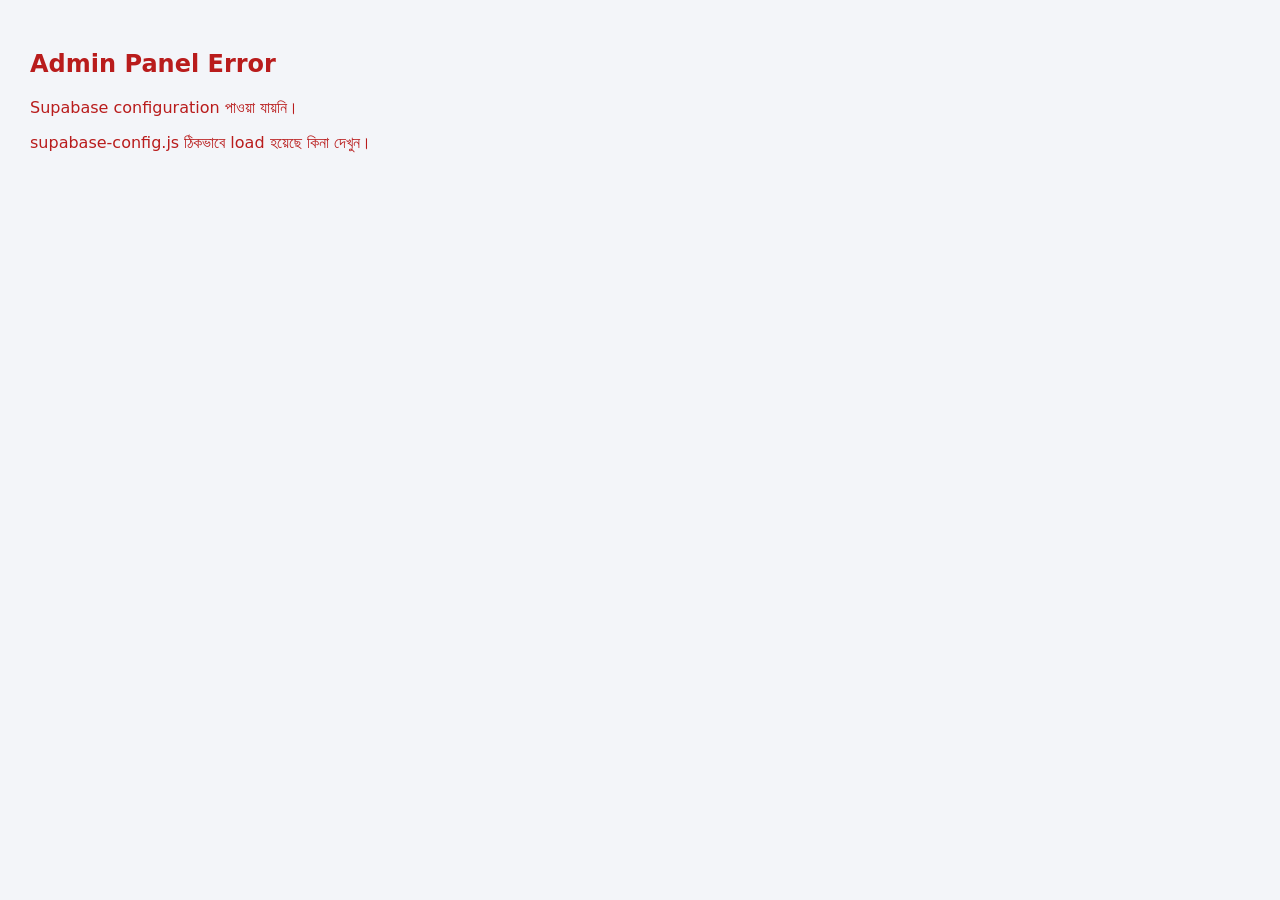
==== commit fac22d3c: "Update index.html" ====
--- a/admin/index.html
+++ b/admin/index.html
@@ -2,7 +2,6 @@
 <html lang="bn">
 
 <head>
-
     <meta charset="UTF-8">
 
     <meta
@@ -12,50 +11,38 @@
 
     <meta name="color-scheme" content="light">
 
-    <title>BuyHaat — Admin Panel</title>
+    <title>BuyHaat Admin Login</title>
 
     <link rel="stylesheet" href="admin.css">
-
 </head>
 
+<body>
 
-<body class="admin-page">
-
-
-    <!-- =====================================================
-         LOGIN PAGE
-    ====================================================== -->
-
-    <section
-        id="adminLogin"
-        class="login-page"
-    >
+    <main class="login-page">
 
         <div class="login-card">
 
-            <div class="admin-logo">
+            <div class="logo">
                 B
             </div>
 
-            <h1>
-                BuyHaat Admin
-            </h1>
+            <h1>BuyHaat Admin</h1>
 
-            <p class="login-subtitle">
-                Admin Panel-এ প্রবেশ করতে Login করুন
+            <p class="subtitle">
+                Admin Panel-এ প্রবেশ করুন
             </p>
 
 
             <form id="adminLoginForm">
 
                 <label for="adminEmail">
-                    Email
+                    Admin Email
                 </label>
 
                 <input
                     type="email"
                     id="adminEmail"
-                    placeholder="admin@example.com"
+                    placeholder="Admin email"
                     autocomplete="email"
                     required
                 >
@@ -68,7 +55,7 @@
                 <input
                     type="password"
                     id="adminPassword"
-                    placeholder="আপনার password দিন"
+                    placeholder="Password"
                     autocomplete="current-password"
                     required
                 >
@@ -77,7 +64,6 @@
                 <button
                     type="submit"
                     id="adminLoginBtn"
-                    class="primary-btn"
                 >
                     Login
                 </button>
@@ -85,597 +71,20 @@
 
                 <div
                     id="loginMessage"
-                    class="message"
+                    class="login-message"
                 ></div>
 
             </form>
 
         </div>
 
-    </section>
+    </main>
 
 
-
-    <!-- =====================================================
-         ADMIN APP
-         Login না করলে এটি সম্পূর্ণ hidden থাকবে
-    ====================================================== -->
-
-    <section
-        id="adminApp"
-        class="admin-app"
-        hidden
-    >
-
-
-        <!-- =================================================
-             HEADER
-        ================================================== -->
-
-        <header class="admin-header">
-
-            <div class="header-left">
-
-                <button
-                    id="sidebarToggle"
-                    class="icon-btn"
-                    type="button"
-                    aria-label="Open menu"
-                >
-                    ☰
-                </button>
-
-
-                <div>
-
-                    <h1>
-                        BuyHaat Admin
-                    </h1>
-
-                    <span>
-                        Administration Panel
-                    </span>
-
-                </div>
-
-            </div>
-
-
-            <button
-                id="logoutBtn"
-                class="logout-btn"
-                type="button"
-            >
-                Logout
-            </button>
-
-        </header>
-
-
-
-        <!-- =================================================
-             ADMIN LAYOUT
-        ================================================== -->
-
-        <div class="admin-layout">
-
-
-            <!-- =================================================
-                 SIDEBAR
-            ================================================== -->
-
-            <aside
-                id="adminSidebar"
-                class="sidebar"
-            >
-
-                <nav>
-
-                    <button
-                        class="nav-item active"
-                        data-page="dashboard"
-                        type="button"
-                    >
-                        <span>📊</span>
-                        <span>Dashboard</span>
-                    </button>
-
-
-                    <button
-                        class="nav-item"
-                        data-page="stores"
-                        type="button"
-                    >
-                        <span>🏪</span>
-                        <span>Stores</span>
-                    </button>
-
-
-                    <button
-                        class="nav-item"
-                        data-page="products"
-                        type="button"
-                    >
-                        <span>📦</span>
-                        <span>Products</span>
-                    </button>
-
-
-                    <button
-                        class="nav-item"
-                        data-page="orders"
-                        type="button"
-                    >
-                        <span>🛒</span>
-                        <span>Orders</span>
-                    </button>
-
-
-                    <button
-                        class="nav-item"
-                        data-page="users"
-                        type="button"
-                    >
-                        <span>👥</span>
-                        <span>Users</span>
-                    </button>
-
-
-                    <button
-                        class="nav-item"
-                        data-page="settings"
-                        type="button"
-                    >
-                        <span>⚙️</span>
-                        <span>Settings</span>
-                    </button>
-
-                </nav>
-
-            </aside>
-
-
-
-            <!-- =================================================
-                 CONTENT
-            ================================================== -->
-
-            <main class="admin-content">
-
-
-                <!-- =================================================
-                     DASHBOARD
-                ================================================== -->
-
-                <section
-                    id="page-dashboard"
-                    class="admin-page-section active"
-                >
-
-                    <div class="page-heading">
-
-                        <div>
-
-                            <h2>
-                                Dashboard
-                            </h2>
-
-                            <p>
-                                BuyHaat-এর সার্বিক তথ্য
-                            </p>
-
-                        </div>
-
-                    </div>
-
-
-                    <!-- STATISTICS -->
-
-                    <div class="stats-grid">
-
-
-                        <div class="stat-card">
-
-                            <div class="stat-icon">
-                                🏪
-                            </div>
-
-                            <div>
-
-                                <span>
-                                    Total Stores
-                                </span>
-
-                                <strong id="totalStores">
-                                    0
-                                </strong>
-
-                            </div>
-
-                        </div>
-
-
-
-                        <div class="stat-card">
-
-                            <div class="stat-icon">
-                                📦
-                            </div>
-
-                            <div>
-
-                                <span>
-                                    Total Products
-                                </span>
-
-                                <strong id="totalProducts">
-                                    0
-                                </strong>
-
-                            </div>
-
-                        </div>
-
-
-
-                        <div class="stat-card">
-
-                            <div class="stat-icon">
-                                🛒
-                            </div>
-
-                            <div>
-
-                                <span>
-                                    Total Orders
-                                </span>
-
-                                <strong id="totalOrders">
-                                    0
-                                </strong>
-
-                            </div>
-
-                        </div>
-
-
-
-                        <div class="stat-card">
-
-                            <div class="stat-icon">
-                                👥
-                            </div>
-
-                            <div>
-
-                                <span>
-                                    Total Users
-                                </span>
-
-                                <strong id="totalUsers">
-                                    —
-                                </strong>
-
-                            </div>
-
-                        </div>
-
-                    </div>
-
-
-
-                    <!-- RECENT ORDERS -->
-
-                    <div class="dashboard-section">
-
-                        <div class="section-header">
-
-                            <h3>
-                                Recent Orders
-                            </h3>
-
-                        </div>
-
-
-                        <div
-                            id="recentOrders"
-                            class="table-wrapper"
-                        ></div>
-
-                    </div>
-
-
-
-                    <!-- RECENT STORES -->
-
-                    <div class="dashboard-section">
-
-                        <div class="section-header">
-
-                            <h3>
-                                Recent Stores
-                            </h3>
-
-                        </div>
-
-
-                        <div
-                            id="recentStores"
-                            class="table-wrapper"
-                        ></div>
-
-                    </div>
-
-                </section>
-
-
-
-                <!-- =================================================
-                     STORES
-                ================================================== -->
-
-                <section
-                    id="page-stores"
-                    class="admin-page-section"
-                >
-
-                    <div class="page-heading">
-
-                        <div>
-
-                            <h2>
-                                Stores
-                            </h2>
-
-                            <p>
-                                সকল Store পরিচালনা করুন
-                            </p>
-
-                        </div>
-
-
-                        <button
-                            id="refreshStoresBtn"
-                            class="primary-btn"
-                            type="button"
-                        >
-                            ↻ Refresh
-                        </button>
-
-                    </div>
-
-
-                    <div
-                        id="storesTable"
-                        class="dashboard-section"
-                    ></div>
-
-                </section>
-
-
-
-                <!-- =================================================
-                     PRODUCTS
-                ================================================== -->
-
-                <section
-                    id="page-products"
-                    class="admin-page-section"
-                >
-
-                    <div class="page-heading">
-
-                        <div>
-
-                            <h2>
-                                Products
-                            </h2>
-
-                            <p>
-                                সকল Product পরিচালনা করুন
-                            </p>
-
-                        </div>
-
-
-                        <button
-                            id="refreshProductsBtn"
-                            class="primary-btn"
-                            type="button"
-                        >
-                            ↻ Refresh
-                        </button>
-
-                    </div>
-
-
-                    <div
-                        id="productsTable"
-                        class="dashboard-section"
-                    ></div>
-
-                </section>
-
-
-
-                <!-- =================================================
-                     ORDERS
-                ================================================== -->
-
-                <section
-                    id="page-orders"
-                    class="admin-page-section"
-                >
-
-                    <div class="page-heading">
-
-                        <div>
-
-                            <h2>
-                                Orders
-                            </h2>
-
-                            <p>
-                                সকল Order পরিচালনা করুন
-                            </p>
-
-                        </div>
-
-
-                        <button
-                            id="refreshOrdersBtn"
-                            class="primary-btn"
-                            type="button"
-                        >
-                            ↻ Refresh
-                        </button>
-
-                    </div>
-
-
-                    <div
-                        id="ordersTable"
-                        class="dashboard-section"
-                    ></div>
-
-                </section>
-
-
-
-                <!-- =================================================
-                     USERS
-                ================================================== -->
-
-                <section
-                    id="page-users"
-                    class="admin-page-section"
-                >
-
-                    <div class="page-heading">
-
-                        <div>
-
-                            <h2>
-                                Users
-                            </h2>
-
-                            <p>
-                                Registered users information
-                            </p>
-
-                        </div>
-
-                    </div>
-
-
-                    <div
-                        id="usersTable"
-                        class="dashboard-section"
-                    >
-
-                        <div class="empty-state">
-                            User management-এর জন্য
-                            Supabase Auth data ব্যবহার করতে হবে।
-                        </div>
-
-                    </div>
-
-                </section>
-
-
-
-                <!-- =================================================
-                     SETTINGS
-                ================================================== -->
-
-                <section
-                    id="page-settings"
-                    class="admin-page-section"
-                >
-
-                    <div class="page-heading">
-
-                        <div>
-
-                            <h2>
-                                Settings
-                            </h2>
-
-                            <p>
-                                Admin panel settings
-                            </p>
-
-                        </div>
-
-                    </div>
-
-
-                    <div class="settings-card">
-
-                        <h3>
-                            Admin Account
-                        </h3>
-
-                        <p>
-                            Logged in email
-                        </p>
-
-                        <strong id="adminEmailDisplay">
-                            —
-                        </strong>
-
-                    </div>
-
-
-                    <div class="settings-card">
-
-                        <h3>
-                            Supabase
-                        </h3>
-
-                        <p>
-                            Database connection status
-                        </p>
-
-                        <strong id="supabaseStatus">
-                            Checking...
-                        </strong>
-
-                    </div>
-
-                </section>
-
-
-            </main>
-
-        </div>
-
-    </section>
-
-
-
-    <!-- =====================================================
-         TOAST
-    ====================================================== -->
-
-    <div
-        id="toast"
-        class="toast"
-    ></div>
-
-
-
-    <!-- =====================================================
-         SUPABASE
-    ====================================================== -->
-
+    <!-- Supabase configuration -->
     <script src="../supabase-config.js"></script>
 
-
-    <!-- =====================================================
-         ADMIN JS
-    ====================================================== -->
-
+    <!-- Admin authentication -->
     <script src="admin.js"></script>
 
 </body>
--- a/admin/admin.css
+++ b/admin/admin.css
@@ -2,7 +2,9 @@
     box-sizing: border-box;
 }
 
+
 :root {
+
     --primary: #111827;
     --primary-hover: #1f2937;
 
@@ -45,6 +47,7 @@
 html {
     scroll-behavior: smooth;
 }
+
 
 html,
 body {
@@ -53,8 +56,11 @@
     min-height: 100%;
 }
 
+
 body {
+
     background: var(--bg);
+
     color: var(--text);
 
     font-family:
@@ -70,6 +76,7 @@
     -webkit-font-smoothing: antialiased;
 }
 
+
 button,
 input,
 select,
@@ -77,124 +84,167 @@
     font: inherit;
 }
 
+
 button {
     cursor: pointer;
+
     -webkit-tap-highlight-color: transparent;
 }
+
 
 button:disabled {
     cursor: not-allowed;
+
     opacity: 0.6;
 }
 
-.hidden {
+
+[hidden] {
     display: none !important;
 }
 
 
 /* =====================================================
-   LOGIN PAGE
+   LOGIN
 ===================================================== */
 
 .login-page {
+
     min-height: 100vh;
 
     display: flex;
+
     align-items: center;
     justify-content: center;
 
     padding: 24px;
 
     background:
+
         radial-gradient(
             circle at top left,
             #e5e7eb 0,
             transparent 35%
         ),
+
         radial-gradient(
             circle at bottom right,
             #e5e7eb 0,
             transparent 35%
         ),
+
         #f3f5f9;
 }
 
+
 .login-card {
+
     width: 100%;
+
     max-width: 410px;
 
-    background: rgba(255, 255, 255, 0.96);
-
-    border: 1px solid rgba(229, 231, 235, 0.9);
+    padding: 34px;
+
+    background:
+        rgba(255, 255, 255, 0.97);
+
+    border:
+        1px solid
+        rgba(229, 231, 235, 0.9);
 
     border-radius: 24px;
 
-    padding: 34px;
-
     box-shadow:
-        0 20px 60px rgba(0, 0, 0, 0.08);
+        0 20px 60px
+        rgba(0, 0, 0, 0.08);
 
     animation:
         loginCardIn 0.35s ease;
 }
 
+
 @keyframes loginCardIn {
 
     from {
+
         opacity: 0;
-        transform: translateY(12px);
+
+        transform:
+            translateY(12px);
+
     }
 
     to {
+
         opacity: 1;
-        transform: translateY(0);
-    }
-
-}
+
+        transform:
+            translateY(0);
+
+    }
+
+}
+
 
 .admin-logo {
+
     width: 62px;
     height: 62px;
 
     display: flex;
+
     align-items: center;
     justify-content: center;
 
+    margin-bottom: 20px;
+
     border-radius: 18px;
 
-    background: #111827;
+    background: var(--primary);
 
     color: white;
 
     font-size: 29px;
 
+    font-weight: 800;
+
     box-shadow:
-        0 10px 25px rgba(17, 24, 39, 0.18);
-
-    margin-bottom: 20px;
-}
+        0 10px 25px
+        rgba(17, 24, 39, 0.18);
+}
+
 
 .login-card h1 {
+
     margin: 0;
 
     font-size: 26px;
+
     line-height: 1.2;
 
     letter-spacing: -0.5px;
 }
 
+
 .login-subtitle {
-    margin: 8px 0 27px;
+
+    margin:
+        8px 0 27px;
 
     color: var(--text-soft);
 
     font-size: 14px;
-}
+
+    line-height: 1.5;
+}
+
 
 .login-card label {
+
     display: block;
 
-    margin: 16px 0 7px;
+    margin:
+        16px 0 7px;
 
     color: #374151;
 
@@ -203,11 +253,15 @@
     font-weight: 650;
 }
 
+
 .login-card input {
+
     width: 100%;
+
     height: 49px;
 
-    padding: 0 14px;
+    padding:
+        0 14px;
 
     border:
         1px solid
@@ -217,7 +271,7 @@
 
     outline: none;
 
-    background: #fff;
+    background: white;
 
     color: var(--text);
 
@@ -226,53 +280,40 @@
         box-shadow 0.2s;
 }
 
+
 .login-card input::placeholder {
     color: #9ca3af;
 }
 
+
 .login-card input:focus {
-    border-color: #111827;
+
+    border-color:
+        var(--primary);
 
     box-shadow:
         0 0 0 3px
         rgba(17, 24, 39, 0.08);
 }
 
-.login-card .primary-btn {
-    width: 100%;
-
-    margin-top: 22px;
-
-    height: 49px;
-}
-
-.message {
-    min-height: 18px;
-
-    margin-top: 13px;
-
-    color: var(--red);
-
-    font-size: 13px;
-
-    line-height: 1.5;
-}
-
-
-/* =====================================================
-   PRIMARY BUTTON
+
+/* =====================================================
+   BUTTON
 ===================================================== */
 
 .primary-btn {
+
     min-height: 44px;
 
+    padding:
+        0 18px;
+
     border: 0;
 
-    padding: 0 18px;
-
     border-radius: 10px;
 
-    background: var(--primary);
+    background:
+        var(--primary);
 
     color: white;
 
@@ -286,24 +327,57 @@
         box-shadow 0.2s;
 }
 
+
+.login-card .primary-btn {
+
+    width: 100%;
+
+    margin-top: 22px;
+
+    height: 49px;
+}
+
+
 .primary-btn:hover {
-    background: var(--primary-hover);
+
+    background:
+        var(--primary-hover);
 
     box-shadow:
         0 6px 18px
         rgba(17, 24, 39, 0.14);
 }
 
+
 .primary-btn:active {
     transform: scale(0.98);
 }
 
 
 /* =====================================================
+   LOGIN MESSAGE
+===================================================== */
+
+.message {
+
+    min-height: 20px;
+
+    margin-top: 13px;
+
+    color: var(--red);
+
+    font-size: 13px;
+
+    line-height: 1.5;
+}
+
+
+/* =====================================================
    HEADER
 ===================================================== */
 
 .admin-header {
+
     height: var(--header-height);
 
     position: sticky;
@@ -335,7 +409,9 @@
         var(--border);
 }
 
+
 .header-left {
+
     display: flex;
 
     align-items: center;
@@ -343,7 +419,9 @@
     gap: 12px;
 }
 
+
 .header-left h1 {
+
     margin: 0;
 
     font-size: 18px;
@@ -353,7 +431,9 @@
     letter-spacing: -0.3px;
 }
 
+
 .header-left span {
+
     display: block;
 
     margin-top: 2px;
@@ -365,7 +445,9 @@
     font-weight: 500;
 }
 
+
 .icon-btn {
+
     width: 40px;
     height: 40px;
 
@@ -385,18 +467,20 @@
     color: #374151;
 
     font-size: 19px;
-
-    transition:
-        background 0.2s,
-        border-color 0.2s;
-}
+}
+
 
 .icon-btn:hover {
+
     background: #f9fafb;
-    border-color: #d1d5db;
-}
+
+    border-color:
+        #d1d5db;
+}
+
 
 .logout-btn {
+
     height: 40px;
 
     padding:
@@ -422,20 +506,26 @@
         border-color 0.2s;
 }
 
+
 .logout-btn:hover {
-    background: var(--red-bg);
-
-    border-color: #fecaca;
-
-    color: var(--red);
-}
-
-
-/* =====================================================
-   MAIN LAYOUT
+
+    background:
+        var(--red-bg);
+
+    border-color:
+        #fecaca;
+
+    color:
+        var(--red);
+}
+
+
+/* =====================================================
+   LAYOUT
 ===================================================== */
 
 .admin-layout {
+
     min-height:
         calc(
             100vh -
@@ -445,14 +535,22 @@
     display: flex;
 }
 
+
+/* =====================================================
+   SIDEBAR
+===================================================== */
+
 .sidebar {
-    width: var(--sidebar-width);
+
+    width:
+        var(--sidebar-width);
 
     flex-shrink: 0;
 
     position: sticky;
 
-    top: var(--header-height);
+    top:
+        var(--header-height);
 
     height:
         calc(
@@ -462,7 +560,8 @@
 
     overflow-y: auto;
 
-    padding: 18px 13px;
+    padding:
+        18px 13px;
 
     background: white;
 
@@ -471,7 +570,9 @@
         var(--border);
 }
 
+
 .sidebar nav {
+
     display: flex;
 
     flex-direction: column;
@@ -479,7 +580,9 @@
     gap: 5px;
 }
 
+
 .nav-item {
+
     width: 100%;
 
     display: flex;
@@ -511,7 +614,9 @@
         transform 0.15s;
 }
 
-.nav-item span {
+
+.nav-item span:first-child {
+
     width: 23px;
 
     display: inline-flex;
@@ -521,20 +626,24 @@
     font-size: 17px;
 }
 
+
 .nav-item:hover {
-    background: #f3f4f6;
-
-    color: #111827;
-}
-
-.nav-item:active {
-    transform: scale(0.99);
-}
+
+    background:
+        #f3f4f6;
+
+    color:
+        #111827;
+}
+
 
 .nav-item.active {
-    background: #111827;
-
-    color: white;
+
+    background:
+        #111827;
+
+    color:
+        white;
 
     box-shadow:
         0 5px 15px
@@ -547,6 +656,7 @@
 ===================================================== */
 
 .admin-content {
+
     flex: 1;
 
     min-width: 0;
@@ -556,10 +666,25 @@
 
 
 /* =====================================================
+   PAGE SECTIONS
+===================================================== */
+
+.admin-page-section {
+    display: none;
+}
+
+
+.admin-page-section.active {
+    display: block;
+}
+
+
+/* =====================================================
    PAGE HEADING
 ===================================================== */
 
 .page-heading {
+
     display: flex;
 
     align-items: center;
@@ -571,10 +696,13 @@
     margin-bottom: 24px;
 }
 
+
 .page-heading h2 {
+
     margin: 0;
 
-    color: #111827;
+    color:
+        #111827;
 
     font-size: 25px;
 
@@ -583,31 +711,41 @@
     letter-spacing: -0.6px;
 }
 
+
 .page-heading p {
-    margin: 6px 0 0;
-
-    color: var(--text-soft);
+
+    margin:
+        6px 0 0;
+
+    color:
+        var(--text-soft);
 
     font-size: 13px;
 }
 
 
 /* =====================================================
-   STAT CARDS
+   STATS
 ===================================================== */
 
 .stats-grid {
+
     display: grid;
 
     grid-template-columns:
-        repeat(4, minmax(0, 1fr));
+        repeat(
+            4,
+            minmax(0, 1fr)
+        );
 
     gap: 16px;
 
     margin-bottom: 24px;
 }
 
+
 .stat-card {
+
     min-width: 0;
 
     display: flex;
@@ -624,24 +762,31 @@
         1px solid
         var(--border);
 
-    border-radius: var(--radius);
-
-    box-shadow: var(--shadow);
+    border-radius:
+        var(--radius);
+
+    box-shadow:
+        var(--shadow);
 
     transition:
         transform 0.2s,
         box-shadow 0.2s;
 }
 
+
 .stat-card:hover {
-    transform: translateY(-2px);
+
+    transform:
+        translateY(-2px);
 
     box-shadow:
         0 8px 30px
         rgba(0, 0, 0, 0.07);
 }
 
+
 .stat-icon {
+
     width: 47px;
     height: 47px;
 
@@ -654,15 +799,19 @@
 
     border-radius: 13px;
 
-    background: #f3f4f6;
+    background:
+        #f3f4f6;
 
     font-size: 21px;
 }
 
+
 .stat-card span {
+
     display: block;
 
-    color: var(--text-soft);
+    color:
+        var(--text-soft);
 
     font-size: 12px;
 
@@ -671,28 +820,30 @@
     white-space: nowrap;
 }
 
+
 .stat-card strong {
+
     display: block;
 
     margin-top: 4px;
 
-    color: #111827;
+    color:
+        #111827;
 
     font-size: 24px;
 
     line-height: 1;
 
     font-weight: 750;
-
-    letter-spacing: -0.5px;
-}
-
-
-/* =====================================================
-   DASHBOARD SECTIONS
+}
+
+
+/* =====================================================
+   DASHBOARD SECTION
 ===================================================== */
 
 .dashboard-section {
+
     margin-bottom: 18px;
 
     padding: 19px;
@@ -703,12 +854,16 @@
         1px solid
         var(--border);
 
-    border-radius: var(--radius);
-
-    box-shadow: var(--shadow);
-}
+    border-radius:
+        var(--radius);
+
+    box-shadow:
+        var(--shadow);
+}
+
 
 .section-header {
+
     display: flex;
 
     align-items: center;
@@ -720,303 +875,346 @@
     margin-bottom: 15px;
 }
 
+
 .section-header h3 {
+
     margin: 0;
 
-    color: #111827;
+    color:
+        #111827;
 
     font-size: 16px;
 
     font-weight: 700;
 }
 
-.small-btn {
+
+/* =====================================================
+   TABLE
+===================================================== */
+
+.table-wrapper {
+
+    width: 100%;
+
+    overflow-x: auto;
+
+    border-radius: 10px;
+}
+
+
+.admin-table {
+
+    width: 100%;
+
+    min-width: 650px;
+
+    border-collapse: separate;
+
+    border-spacing: 0;
+}
+
+
+.admin-table th,
+.admin-table td {
+
+    padding:
+        13px 12px;
+
+    border-bottom:
+        1px solid
+        #eef0f3;
+
+    text-align: left;
+
+    font-size: 13px;
+
+    vertical-align: middle;
+}
+
+
+.admin-table th {
+
+    background:
+        #f8fafc;
+
+    color:
+        #6b7280;
+
+    font-size: 11px;
+
+    font-weight: 700;
+
+    text-transform: uppercase;
+}
+
+
+.admin-table td {
+
+    color:
+        #374151;
+
+    background:
+        white;
+}
+
+
+.admin-table tbody tr:hover td {
+
+    background:
+        #fafafa;
+}
+
+
+.admin-table td strong {
+
+    color:
+        #111827;
+
+    font-weight: 650;
+}
+
+
+/* =====================================================
+   ACTION BUTTON
+===================================================== */
+
+.action-btn {
+
+    min-height: 32px;
+
+    padding:
+        0 10px;
+
     border:
         1px solid
         var(--border);
 
     border-radius: 8px;
 
+    background: white;
+
+    color:
+        #374151;
+
+    font-size: 11px;
+
+    font-weight: 650;
+}
+
+
+.action-btn:hover {
+
+    background:
+        #f3f4f6;
+
+    border-color:
+        #d1d5db;
+}
+
+
+.action-btn.danger {
+
+    color:
+        var(--red);
+}
+
+
+.action-btn.danger:hover {
+
+    background:
+        var(--red-bg);
+
+    border-color:
+        #fecaca;
+}
+
+
+/* =====================================================
+   STATUS
+===================================================== */
+
+.status {
+
+    display: inline-flex;
+
+    align-items: center;
+
     padding:
-        7px 11px;
+        5px 9px;
+
+    border-radius: 999px;
+
+    font-size: 11px;
+
+    font-weight: 700;
+}
+
+
+.status-active,
+.status-completed {
+
+    background:
+        var(--green-bg);
+
+    color:
+        #166534;
+}
+
+
+.status-pending {
+
+    background:
+        var(--orange-bg);
+
+    color:
+        #92400e;
+}
+
+
+.status-cancelled {
+
+    background:
+        var(--red-bg);
+
+    color:
+        #991b1b;
+}
+
+
+.status-processing {
+
+    background:
+        var(--blue-bg);
+
+    color:
+        #1e40af;
+}
+
+
+/* =====================================================
+   LOADING
+===================================================== */
+
+.loading {
+
+    min-height: 120px;
+
+    display: flex;
+
+    align-items: center;
+    justify-content: center;
+
+    padding: 25px;
+
+    color:
+        var(--text-soft);
+
+    font-size: 13px;
+}
+
+
+.loading::before {
+
+    content: "";
+
+    width: 16px;
+    height: 16px;
+
+    margin-right: 9px;
+
+    border:
+        2px solid
+        #e5e7eb;
+
+    border-top-color:
+        #111827;
+
+    border-radius: 50%;
+
+    animation:
+        spin 0.7s linear infinite;
+}
+
+
+@keyframes spin {
+
+    to {
+        transform: rotate(360deg);
+    }
+
+}
+
+
+/* =====================================================
+   EMPTY
+===================================================== */
+
+.empty-state {
+
+    min-height: 100px;
+
+    display: flex;
+
+    align-items: center;
+
+    justify-content: center;
+
+    padding: 25px;
+
+    color:
+        var(--text-soft);
+
+    font-size: 13px;
+
+    text-align: center;
+}
+
+
+/* =====================================================
+   SETTINGS
+===================================================== */
+
+.settings-card {
+
+    margin-bottom: 16px;
+
+    padding: 21px;
 
     background: white;
-
-    color: #374151;
-
-    font-size: 12px;
-
-    font-weight: 600;
-
-    transition:
-        background 0.2s,
-        border-color 0.2s;
-}
-
-.small-btn:hover {
-    background: #f9fafb;
-
-    border-color: #d1d5db;
-}
-
-
-/* =====================================================
-   TABLE
-===================================================== */
-
-.table-wrapper {
-    width: 100%;
-
-    overflow-x: auto;
-
-    border-radius: 10px;
-}
-
-.admin-table {
-    width: 100%;
-
-    min-width: 650px;
-
-    border-collapse: separate;
-
-    border-spacing: 0;
-
-    overflow: hidden;
-}
-
-.admin-table th,
-.admin-table td {
-    padding:
-        13px 12px;
-
-    border-bottom:
-        1px solid
-        #eef0f3;
-
-    text-align: left;
-
-    font-size: 13px;
-
-    vertical-align: middle;
-}
-
-.admin-table th {
-    background: #f8fafc;
-
-    color: #6b7280;
-
-    font-size: 11px;
-
-    font-weight: 700;
-
-    text-transform: uppercase;
-
-    letter-spacing: 0.3px;
-}
-
-.admin-table td {
-    color: #374151;
-
-    background: white;
-}
-
-.admin-table tbody tr {
-    transition:
-        background 0.15s;
-}
-
-.admin-table tbody tr:hover td {
-    background: #fafafa;
-}
-
-.admin-table tbody tr:last-child td {
-    border-bottom: 0;
-}
-
-.admin-table td strong {
-    color: #111827;
-
-    font-weight: 650;
-}
-
-
-/* =====================================================
-   ACTION BUTTON
-===================================================== */
-
-.action-btn {
-    min-height: 32px;
-
-    padding:
-        0 10px;
 
     border:
         1px solid
         var(--border);
 
-    border-radius: 8px;
-
-    background: white;
-
-    color: #374151;
-
-    font-size: 11px;
-
-    font-weight: 650;
-
-    transition:
-        background 0.18s,
-        border-color 0.18s,
-        color 0.18s;
-}
-
-.action-btn:hover {
-    background: #f3f4f6;
-
-    border-color: #d1d5db;
-}
-
-.action-btn.danger {
-    color: var(--red);
-}
-
-.action-btn.danger:hover {
-    background: var(--red-bg);
-
-    border-color: #fecaca;
-}
-
-
-/* =====================================================
-   STATUS
-===================================================== */
-
-.status {
-    display: inline-flex;
-
-    align-items: center;
-
-    padding:
-        5px 9px;
-
-    border-radius: 999px;
-
-    font-size: 11px;
-
-    font-weight: 700;
-}
-
-.status-active,
-.status-completed {
-    background: var(--green-bg);
-
-    color: #166534;
-}
-
-.status-pending {
-    background: var(--orange-bg);
-
-    color: #92400e;
-}
-
-.status-cancelled {
-    background: var(--red-bg);
-
-    color: #991b1b;
-}
-
-.status-processing {
-    background: var(--blue-bg);
-
-    color: #1e40af;
-}
-
-
-/* =====================================================
-   LOADING / EMPTY
-===================================================== */
-
-.loading,
-.empty-state {
-    min-height: 120px;
-
-    display: flex;
-
-    align-items: center;
-
-    justify-content: center;
-
-    padding: 25px;
-
-    color: var(--text-soft);
+    border-radius:
+        var(--radius);
+
+    box-shadow:
+        var(--shadow);
+}
+
+
+.settings-card h3 {
+
+    margin:
+        0 0 7px;
+
+    color:
+        #111827;
+
+    font-size: 15px;
+}
+
+
+.settings-card p {
+
+    margin: 0 0 7px;
+
+    color:
+        var(--text-soft);
 
     font-size: 13px;
-}
-
-.loading::before {
-    content: "";
-
-    width: 16px;
-    height: 16px;
-
-    margin-right: 9px;
-
-    border:
-        2px solid
-        #e5e7eb;
-
-    border-top-color:
-        #111827;
-
-    border-radius: 50%;
-
-    animation:
-        spin 0.7s linear infinite;
-}
-
-@keyframes spin {
-
-    to {
-        transform: rotate(360deg);
-    }
-
-}
-
-
-/* =====================================================
-   SETTINGS
-===================================================== */
-
-.settings-card {
-    margin-bottom: 16px;
-
-    padding: 21px;
-
-    background: white;
-
-    border:
-        1px solid
-        var(--border);
-
-    border-radius: var(--radius);
-
-    box-shadow: var(--shadow);
-}
-
-.settings-card h3 {
-    margin: 0 0 7px;
-
-    color: #111827;
-
-    font-size: 15px;
-}
-
-.settings-card p {
-    margin: 0;
-
-    color: var(--text-soft);
-
-    font-size: 13px;
 
     word-break: break-word;
 }
@@ -1027,6 +1225,7 @@
 ===================================================== */
 
 .toast {
+
     position: fixed;
 
     left: 50%;
@@ -1043,7 +1242,8 @@
 
     border-radius: 10px;
 
-    background: #111827;
+    background:
+        #111827;
 
     color: white;
 
@@ -1067,7 +1267,9 @@
         transform 0.25s;
 }
 
+
 .toast.show {
+
     opacity: 1;
 
     transform:
@@ -1081,18 +1283,24 @@
 
 .sidebar::-webkit-scrollbar,
 .table-wrapper::-webkit-scrollbar {
+
     width: 6px;
     height: 6px;
 }
 
+
 .sidebar::-webkit-scrollbar-track,
 .table-wrapper::-webkit-scrollbar-track {
+
     background: transparent;
 }
+
 
 .sidebar::-webkit-scrollbar-thumb,
 .table-wrapper::-webkit-scrollbar-thumb {
-    background: #d1d5db;
+
+    background:
+        #d1d5db;
 
     border-radius: 20px;
 }
@@ -1105,8 +1313,12 @@
 @media (max-width: 1100px) {
 
     .stats-grid {
+
         grid-template-columns:
-            repeat(2, minmax(0, 1fr));
+            repeat(
+                2,
+                minmax(0, 1fr)
+            );
     }
 
 }
@@ -1117,25 +1329,35 @@
 ===================================================== */
 
 @media (max-width: 850px) {
-
-    .admin-header {
-        padding: 0 15px;
-    }
 
     .admin-layout {
         display: block;
     }
 
+
+    .admin-header {
+        padding:
+            0 15px;
+    }
+
+
     .sidebar {
+
         position: fixed;
 
-        top: var(--header-height);
-
-        left: -270px;
+        top:
+            var(--header-height);
+
+        left:
+            calc(
+                -1 * var(--sidebar-width) -
+                20px
+            );
 
         bottom: 0;
 
-        width: 250px;
+        width:
+            var(--sidebar-width);
 
         height:
             calc(
@@ -1153,21 +1375,20 @@
             left 0.25s ease;
     }
 
+
     .sidebar.open {
         left: 0;
     }
 
+
     .admin-content {
+
         width: 100%;
 
         padding:
             20px 15px;
     }
 
-    .page-heading {
-        margin-bottom: 19px;
-    }
-
 }
 
 
@@ -1181,19 +1402,26 @@
         --header-height: 64px;
     }
 
+
     .admin-header {
-        height: 64px;
-    }
+
+        height:
+            var(--header-height);
+    }
+
 
     .header-left h1 {
         font-size: 16px;
     }
 
+
     .header-left span {
         font-size: 10px;
     }
 
+
     .logout-btn {
+
         height: 38px;
 
         padding:
@@ -1202,50 +1430,66 @@
         font-size: 12px;
     }
 
+
     .icon-btn {
+
         width: 38px;
         height: 38px;
     }
 
+
     .admin-content {
+
         padding:
             16px 12px;
     }
 
+
     .page-heading {
+
         align-items: flex-start;
 
         flex-direction: column;
 
         gap: 12px;
     }
+
 
     .page-heading h2 {
         font-size: 22px;
     }
 
+
     .page-heading .primary-btn {
         width: 100%;
     }
 
+
     .stats-grid {
+
         grid-template-columns:
-            repeat(2, minmax(0, 1fr));
+            repeat(
+                2,
+                minmax(0, 1fr)
+            );
 
         gap: 10px;
-
-        margin-bottom: 15px;
-    }
+    }
+
 
     .stat-card {
-        padding: 14px 12px;
+
+        padding:
+            14px 12px;
 
         gap: 9px;
 
         border-radius: 13px;
     }
 
+
     .stat-icon {
+
         width: 36px;
         height: 36px;
 
@@ -1254,38 +1498,29 @@
         font-size: 17px;
     }
 
+
     .stat-card span {
         font-size: 10px;
     }
 
+
     .stat-card strong {
-        margin-top: 3px;
-
         font-size: 19px;
     }
 
+
     .dashboard-section {
+
         padding: 14px;
 
         border-radius: 13px;
     }
 
-    .section-header h3 {
-        font-size: 14px;
-    }
-
-    .small-btn {
-        padding:
-            6px 9px;
-
-        font-size: 11px;
-    }
-
-}
-
-
-/* =====================================================
-   VERY SMALL MOBILE
+}
+
+
+/* =====================================================
+   VERY SMALL
 ===================================================== */
 
 @media (max-width: 380px) {
@@ -1294,18 +1529,13 @@
         grid-template-columns: 1fr;
     }
 
-    .stat-card {
-        padding: 15px;
-    }
 
     .login-card {
-        padding: 25px 20px;
+
+        padding:
+            25px 20px;
 
         border-radius: 20px;
     }
 
 }
-
-[hidden] {
-    display: none !important;
-}
